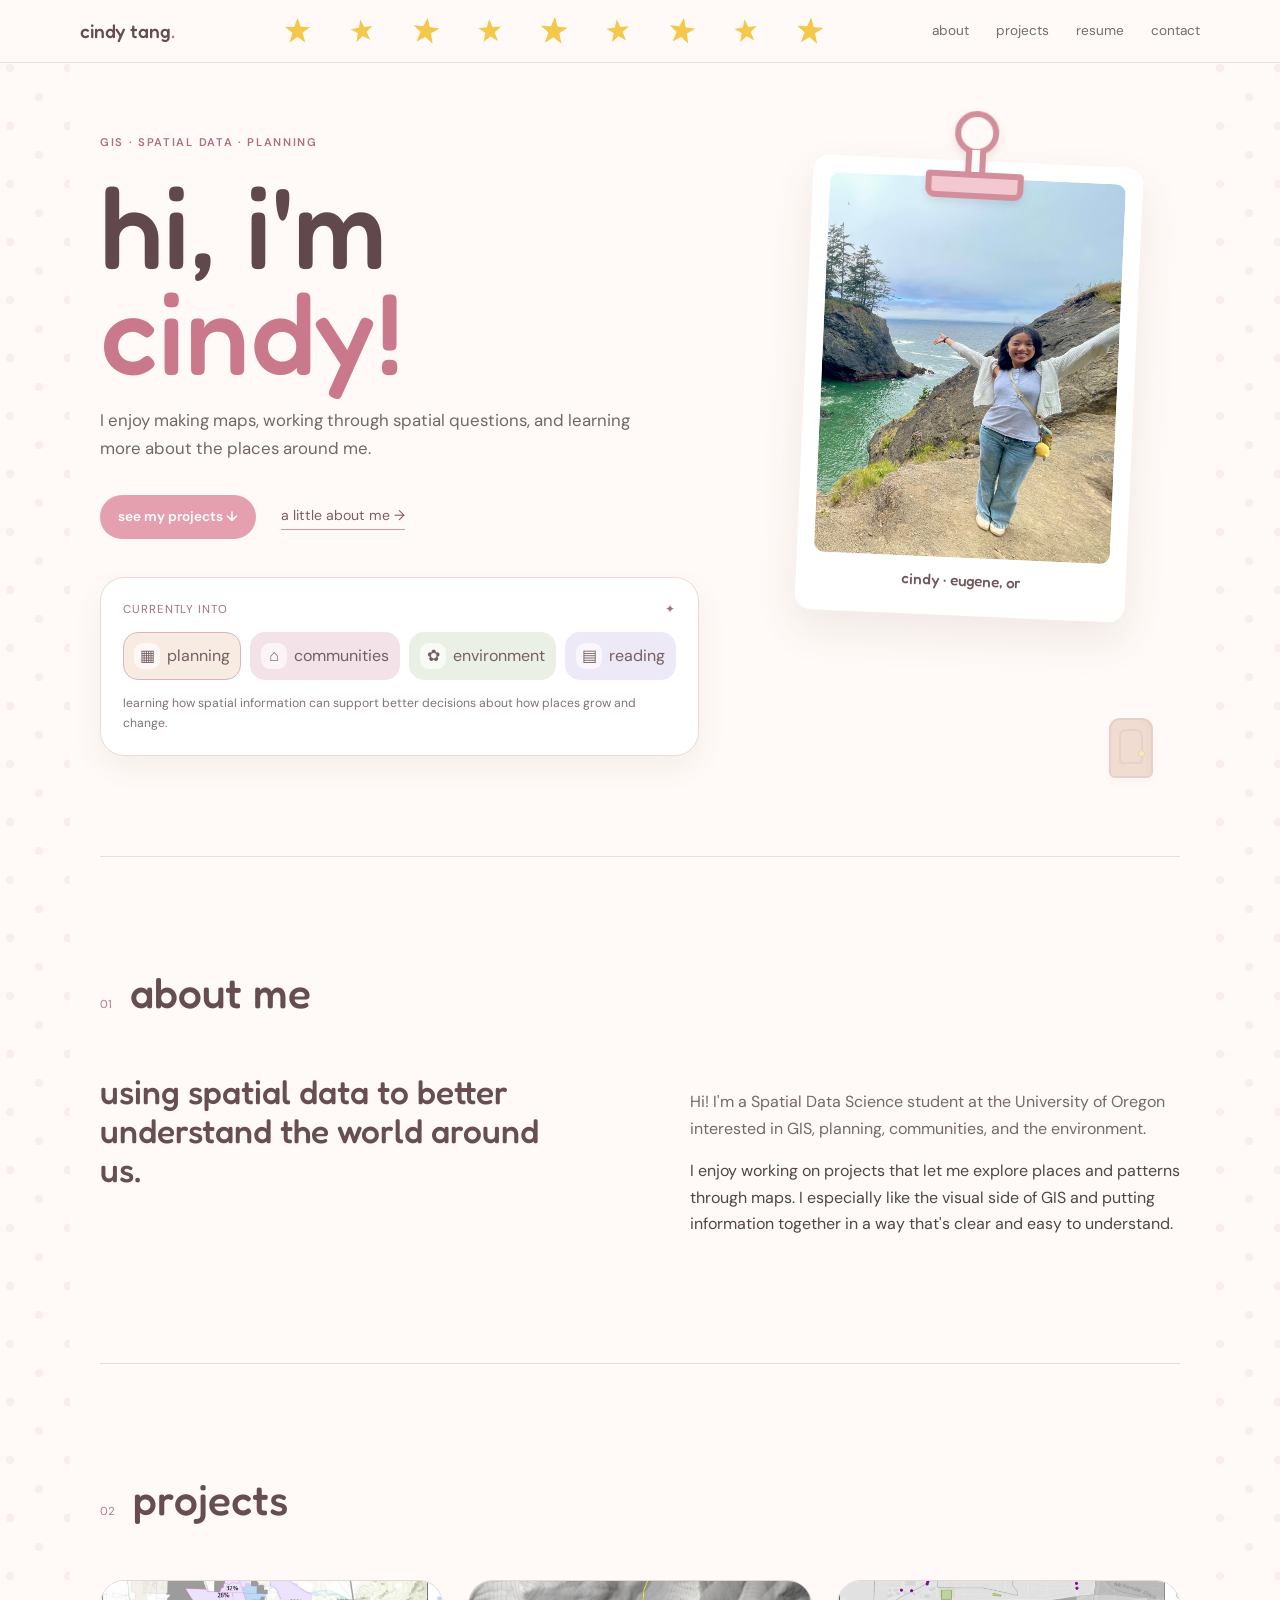
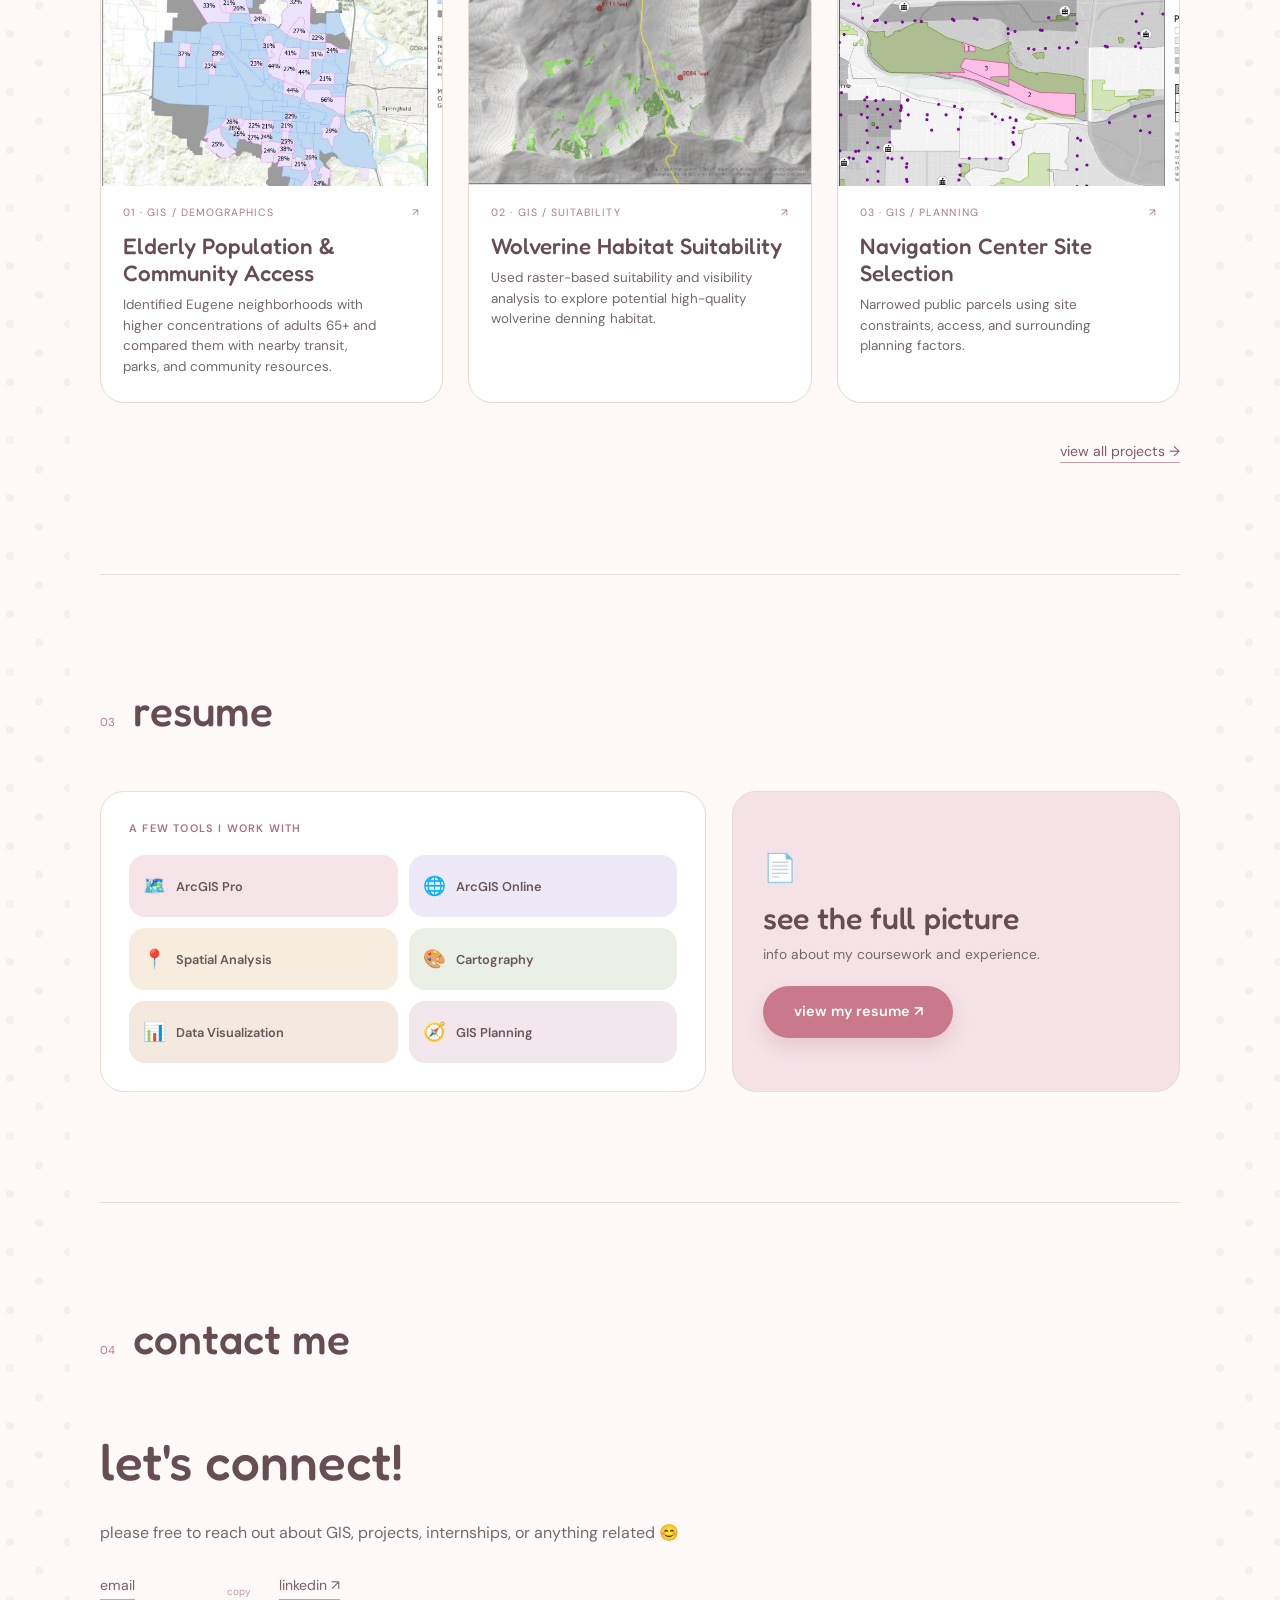
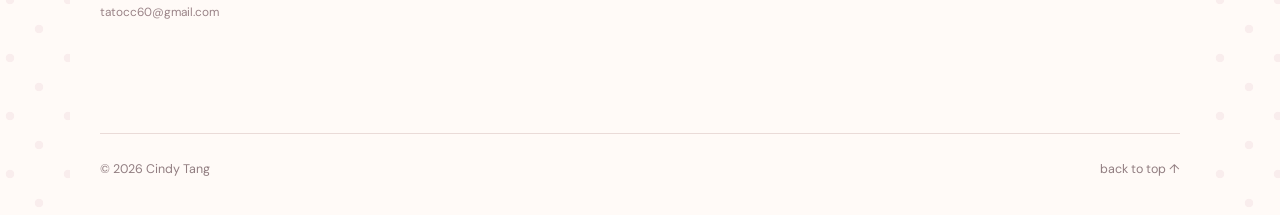
==== index.html @ da64eb6f "Text edits" ====
<!DOCTYPE html>
<html lang="en">
<head>
<meta charset="UTF-8"><meta name="viewport" content="width=device-width, initial-scale=1.0">
<title>Cindy Tang | Portfolio</title>
<link rel="icon" href="data:image/svg+xml,<svg xmlns=%22http://www.w3.org/2000/svg%22 viewBox=%220 0 100 100%22><text y=%22.9em%22 font-size=%2290%22>🌸</text></svg>">
<link rel="preconnect" href="https://fonts.googleapis.com"><link rel="preconnect" href="https://fonts.gstatic.com" crossorigin>
<link href="https://fonts.googleapis.com/css2?family=DM+Sans:wght@400;500;600&family=Fredoka:wght@500;600&display=swap" rel="stylesheet">
<link rel="stylesheet" href="style.css">
</head>
<body class="page-fade">
<div class="side-dots side-dots-left" aria-hidden="true"></div>
<div class="side-dots side-dots-right" aria-hidden="true"></div>
<div class="page-shell">
<header class="header">
  <a href="index.html" class="logo">cindy tang<span>.</span></a>

  <button class="star-toggle" type="button" aria-pressed="false" title="✨">
    <span class="star-row" aria-hidden="true">
      <i></i><i></i><i></i><i></i><i></i><i></i><i></i><i></i><i></i>
    </span>
  </button>

  <button class="menu-button" aria-label="Open menu">menu</button>

  <nav>
    <a href="#about">about</a><a href="#projects">projects</a><a href="#resume">resume</a><a href="#contact">contact</a>
  </nav>
</header>

<main>
<section class="hero">
  <div class="hero-copy">
    <p class="eyebrow">GIS · SPATIAL DATA · PLANNING</p>
    <h1>hi, i'm <em>cindy!</em></h1>
    <p class="hero-text">I enjoy making maps, working through spatial questions, and learning more about the places around me.</p>
    <div class="hero-actions"><a href="#projects" class="pill">see my projects ↓︎</a><a href="#about" class="under-link">a little about me →︎</a></div>

    <div class="interest-box">
      <div class="interest-title"><span>currently into</span><span>✦</span></div>
      <div class="interest-bars">
        <button class="interest active" data-interest="planning">
          <span class="interest-icon plan-icon">▦</span><span>planning</span>
        </button>

        <button class="interest" data-interest="communities">
          <span class="interest-icon people-icon">⌂</span><span>communities</span>
        </button>

        <button class="interest" data-interest="environment">
          <span class="interest-icon leaf-icon">✿</span><span>environment</span>
        </button>

        <button class="interest reading-tab" data-interest="reading">
          <span class="interest-icon book-icon">▤</span><span>reading</span>
        </button>
      </div>

      <div class="interest-note" id="interest-note">
        learning how spatial information can support better decisions about how places grow and change.
      </div>

      <div class="reading-card" id="reading-card" hidden>
        <div class="book-cover">
          <img src="images/current-book.jpg" alt="Cover of the book Cindy is currently reading"
               onerror="this.style.display='none'; this.parentElement.classList.add('empty-cover');">
          <span>book cover</span>
        </div>
        <div class="reading-copy">
          <span class="tiny-label">currently reading</span>
          <h3>Breasts and Eggs</h3>
          <p>Mieko Kawakami</p>
        </div>
      </div>
    </div>
  </div>

  <div class="portrait-area">
    <div class="polaroid-wrap">
      <span class="clip-icon" aria-hidden="true">
        <i class="clip-loop"></i>
        <i class="clip-neck"></i>
        <i class="clip-bar"></i>
      </span>
      <div class="polaroid">
        <div class="photo-placeholder">
          <img src="images/profile.jpg" alt="Cindy Tang"
               onerror="this.style.display='none'; this.parentElement.classList.add('empty-photo');">
          <span>add your photo here</span>
        </div>
        <p>cindy · eugene, or</p>
      </div>
    </div>

    <div class="secret-door-row">
      <span class="door-squeak" id="door-squeak" aria-hidden="true"></span>
      <a class="secret-door" href="butters-domain.html" aria-label="Open a secret door">
        <span class="door-panel" aria-hidden="true">
          <i class="door-detail"></i>
          <i class="door-knob"></i>
        </span>
      </a>
    </div>
  </div>
</section>

<section class="section" id="about">
  <div class="section-heading"><span>01</span><h2>about me</h2></div>
  <div class="two-column">
    <h3>using spatial data to better understand the world around us.</h3>
    <div><p>Hi! I'm a Spatial Data Science student at the University of Oregon interested in GIS, planning, communities, and the environment.<p>
    </p> I enjoy working on projects that let me explore places and patterns through maps. I especially like the visual side of GIS and putting information together in a way that's clear and easy to understand.</p></div>
  </div>
</section>

<section class="section" id="projects">
  <div class="section-heading"><span>02</span><h2>projects</h2></div>
  <div class="project-grid">
    <a class="project-card" href="project-elderly-population.html">
      <div class="project-preview project-image-preview">
        <img src="images/elderly-population-preview.jpg" alt="Preview of elderly population concentration map">
      </div>
      <div class="project-meta"><span>01 · GIS / DEMOGRAPHICS</span><span>↗︎</span></div>
      <h3>Elderly Population &amp; Community Access</h3>
      <p class="project-description">Identified Eugene neighborhoods with higher concentrations of adults 65+ and compared them with nearby transit, parks, and community resources.</p>
    </a>

    <a class="project-card" href="project-wolverine.html">
      <div class="project-preview project-image-preview">
        <img src="images/wolverine-habitat-preview.jpg" alt="Preview of wolverine habitat suitability map">
      </div>
      <div class="project-meta"><span>02 · GIS / SUITABILITY</span><span>↗︎</span></div>
      <h3>Wolverine Habitat Suitability</h3>
      <p class="project-description">Used raster-based suitability and visibility analysis to explore potential high-quality wolverine denning habitat.</p>
    </a>

    <a class="project-card" href="project-navigation-center.html">
      <div class="project-preview project-image-preview">
        <img src="images/navigation-center-preview.jpg" alt="Preview of navigation center site selection map">
      </div>
      <div class="project-meta"><span>03 · GIS / PLANNING</span><span>↗︎</span></div>
      <h3>Navigation Center Site Selection</h3>
      <p class="project-description">Narrowed public parcels using site constraints, access, and surrounding planning factors.</p>
    </a>
  </div>
  <div class="center-link"><a href="projects.html">view all projects →︎</a></div>
</section>

<section class="section" id="resume">
  <div class="section-heading"><span>03</span><h2>resume</h2></div>

  <div class="resume-layout">
    <div class="resume-copy">
      <p class="resume-kicker">a few tools i work with</p>

      <div class="skill-grid">
        <div class="skill-chip"><span>🗺️</span><b>ArcGIS Pro</b></div>
        <div class="skill-chip"><span>🌐</span><b>ArcGIS Online</b></div>
        <div class="skill-chip"><span>📍</span><b>Spatial Analysis</b></div>
        <div class="skill-chip"><span>🎨</span><b>Cartography</b></div>
        <div class="skill-chip"><span>📊</span><b>Data Visualization</b></div>
        <div class="skill-chip"><span>🧭</span><b>GIS Planning</b></div>
      </div>
    </div>

    <div class="resume-cta">
      <span class="resume-cta-icon">📄</span>
      <h3>see the full picture</h3>
      <p>info about my coursework and experience.</p>
      <a href="resume.pdf" target="_blank" class="resume-button">view my resume ↗︎</a>
    </div>
  </div>
</section>

<section class="section contact" id="contact">
  <div class="section-heading"><span>04</span><h2>contact me</h2></div>
  <div class="contact-inner">
    <h3>let's connect!</h3>
    <p>please free to reach out about GIS, projects, internships, or anything related 😊</p>
    <div class="contact-links">
      <button class="email-copy" type="button" data-email="tatocc60@gmail.com" aria-label="Copy email address">
        <span>email</span>
        <small>tatocc60@gmail.com</small>
        <em class="copy-status" aria-live="polite">copy</em>
      </button>
      <a href="https://www.linkedin.com/in/cindy-tang-23a510293/" target="_blank">linkedin ↗︎</a>
    </div>
  </div>
</section>
</main>
<footer><span>© 2026 Cindy Tang</span><a href="#">back to top ↑︎</a></footer>
<script src="script.js"></script>
</div>
</body>
</html>
---- style.css ----
/* Cindy's portfolio — cleaned stylesheet */

:root {
  --bg: #fffaf7;
  --text: #514548;
  --muted: #78696c;
  --brown: #654d52;
  --pink: #c9798b;
  --pink-soft: #f4e2e7;
  --pink-pale: #efd6dc;
  --cream: #f7eee7;
  --sage: #eaf0e5;
  --lavender: #eee9f6;
  --line: #eadbd8;
}

* { box-sizing: border-box; }

html { scroll-behavior: smooth; }

body {
  margin: 0;
  background: var(--bg);
  color: var(--text);
  font-family: "DM Sans", sans-serif;
  line-height: 1.65;
}

a { color: inherit; text-decoration: none; }
button { font: inherit; }

.page-shell { position: relative; min-height: 100vh; z-index: 1; }

main,
footer {
  width: min(1080px, calc(100% - 120px));
  margin-inline: auto;
}

/* Pale, sparse polka-dot gutters */
.side-dots {
  position: absolute;
  top: 0;
  bottom: 0;
  min-height: 100%;
  width: max(52px, calc((100vw - 1120px) / 2 - 10px));
  pointer-events: none;
  opacity: .34;
  background-image:
    radial-gradient(circle, var(--pink-pale) 0 4px, transparent 4.6px),
    radial-gradient(circle, var(--pink-pale) 0 4px, transparent 4.6px);
  background-size: 58px 58px;
  background-position: 10px 10px, 39px 39px;
}
.side-dots-left { left: 0; }
.side-dots-right { right: 0; }

/* Sticky header */
.header {
  position: sticky;
  top: 0;
  z-index: 200;
  width: 100%;
  min-height: 62px;
  padding: 10px max(24px, calc((100vw - 1120px) / 2));
  display: grid;
  grid-template-columns: auto minmax(220px, 1fr) auto;
  align-items: center;
  gap: 28px;
  background: rgba(255, 250, 247, .94);
  backdrop-filter: blur(12px);
  -webkit-backdrop-filter: blur(12px);
  border-bottom: 1px solid rgba(234, 219, 216, .9);
}

.logo {
  justify-self: start;
  font: 500 1.2rem "Fredoka", sans-serif;
  color: var(--brown);
}
.logo span { color: var(--pink); }

.header nav {
  justify-self: end;
  display: flex;
  gap: 27px;
  white-space: nowrap;
}
.header nav a { font-size: .85rem; color: #796a6d; }
.header nav a:hover { color: #b46f7c; }

.menu-button {
  display: none;
  border: 0;
  background: transparent;
  color: #765f64;
  cursor: pointer;
}

/* Hidden star feature */
.star-toggle {
  position: relative;
  justify-self: center;
  width: min(540px, 100%);
  height: 42px;
  padding: 0;
  border: 0;
  background: transparent;
  cursor: pointer;
  z-index: 501;
}

.star-row {
  width: 100%;
  height: 100%;
  display: flex;
  align-items: center;
  justify-content: space-between;
  gap: 18px;
  pointer-events: none;
}

.star-row i {
  display: block;
  width: 28px;
  height: 28px;
  background: #f4c84b;
  clip-path: polygon(50% 3%, 61% 35%, 95% 36%, 68% 56%, 78% 91%, 50% 71%, 22% 91%, 32% 56%, 5% 36%, 39% 35%);
  border-radius: 35%;
  filter: drop-shadow(0 1px 0 rgba(169,126,23,.14));
}
.star-row i:nth-child(2) { transform: rotate(-8deg) scale(.88); }
.star-row i:nth-child(3) { transform: rotate(7deg) scale(1.04); }
.star-row i:nth-child(4) { transform: rotate(-4deg) scale(.92); }
.star-row i:nth-child(5) { transform: rotate(4deg) scale(1.08); }
.star-row i:nth-child(6) { transform: rotate(-6deg) scale(.9); }
.star-row i:nth-child(7) { transform: rotate(8deg) scale(1.02); }
.star-row i:nth-child(8) { transform: rotate(-7deg) scale(.9); }
.star-row i:nth-child(9) { transform: rotate(5deg) scale(1.05); }

.page-dimmer {
  position: fixed;
  inset: 0;
  z-index: 500;
  background: rgba(40,30,39,.44);
  opacity: 0;
  pointer-events: none;
  transition: opacity .35s ease;
}
body.stars-on .page-dimmer { opacity: 1; }
body.stars-on .star-row i {
  background: #ffd75a;
  filter: drop-shadow(0 0 8px rgba(255,215,90,.95))
          drop-shadow(0 0 16px rgba(255,215,90,.45));
}

/* Shared typography */
.eyebrow {
  margin: 0;
  color: #ae707b;
  font-size: .7rem;
  font-weight: 600;
  letter-spacing: .15em;
}

.pill {
  display: inline-block;
  padding: 11px 18px;
  border-radius: 999px;
  background: #e5a0b0;
  color: white;
  font-size: .85rem;
  font-weight: 600;
  transition: transform .2s ease;
}
.pill:hover { transform: translateY(-2px); }

.under-link,
.center-link a,
.back-link,
.contact-links > a {
  color: #805c63;
  font-size: .88rem;
  border-bottom: 1px solid #cf9ca5;
  padding-bottom: 2px;
}

/* Hero */
.hero {
  min-height: 760px;
  display: grid;
  grid-template-columns: 1fr .85fr;
  align-items: center;
  gap: 90px;
  padding: 70px 0 100px;
}

.hero h1,
.page-header h1 {
  margin: 22px 0;
  font: 500 clamp(4.2rem, 9vw, 7.7rem)/.92 "Fredoka", sans-serif;
  color: #60484d;
}
.hero h1 em { color: var(--pink); font-style: normal; }

.hero-text {
  max-width: 530px;
  font-size: 1.05rem;
  color: #746568;
}

.hero-actions {
  display: flex;
  align-items: center;
  gap: 25px;
  margin-top: 32px;
}

/* Current interests */
.interest-box {
  margin-top: 38px;
  padding: 22px;
  border: 1px solid var(--line);
  border-radius: 24px;
  background: #fff;
  box-shadow: 0 12px 30px rgba(110,81,87,.07);
}

.interest-title {
  display: flex;
  justify-content: space-between;
  margin-bottom: 13px;
  color: #9c747c;
  font-size: .72rem;
  letter-spacing: .08em;
  text-transform: uppercase;
}

.interest-bars {
  display: grid;
  grid-template-columns: repeat(4, 1fr);
  gap: 9px;
}

.interest {
  min-height: 48px;
  padding: 8px 10px;
  border: 1px solid transparent;
  border-radius: 15px;
  display: flex;
  align-items: center;
  gap: 7px;
  color: #755f64;
  cursor: pointer;
}
.interest:nth-child(1) { background: #f8ece2; }
.interest:nth-child(2) { background: #f3e2e7; }
.interest:nth-child(3) { background: var(--sage); }
.interest:nth-child(4) { background: var(--lavender); }
.interest.active { border-color: #d8b7bc; }

.interest-icon {
  width: 26px;
  height: 26px;
  border-radius: 9px;
  display: grid;
  place-items: center;
  background: rgba(255,255,255,.65);
}

.interest-note {
  min-height: 38px;
  margin-top: 13px;
  color: #837275;
  font-size: .76rem;
  transition: opacity .12s ease;
}

.reading-card {
  margin-top: 14px;
  padding: 14px;
  display: grid;
  grid-template-columns: 74px 1fr;
  gap: 15px;
  align-items: center;
  border: 1px solid #e7dced;
  border-radius: 16px;
  background: #f7f1fb;
}
.reading-card[hidden] { display: none; }

.book-cover {
  width: 74px;
  aspect-ratio: 2/3;
  border-radius: 8px;
  overflow: hidden;
  display: flex;
  align-items: center;
  justify-content: center;
  background: #dccfe7;
  color: #8d789c;
  font-size: .65rem;
  box-shadow: 0 5px 12px rgba(76,57,86,.12);
}
.book-cover img { width: 100%; height: 100%; object-fit: cover; }
.book-cover.empty-cover span { display: block; }
.book-cover:not(.empty-cover) span { display: none; }

.tiny-label {
  color: #9b7ea5;
  font-size: .59rem;
  text-transform: uppercase;
  letter-spacing: .11em;
}
.reading-copy h3 {
  margin: 3px 0 4px;
  font: 500 1rem "Fredoka", sans-serif;
  color: #65506c;
}
.reading-copy p { margin: 0; color: #7d6c82; font-size: .72rem; line-height: 1.45; }

/* Polaroid */
.portrait-area {
  position: relative;
  padding-bottom: 48px;
  text-align: center;
}

.polaroid-wrap {
  position: relative;
  width: 360px;
  margin: auto;
}

.polaroid {
  width: 330px;
  margin: auto;
  padding: 17px 17px 26px;
  border-radius: 16px;
  background: white;
  box-shadow: 0 18px 42px rgba(104,77,82,.10);
  transform: rotate(2.5deg);
}

.photo-placeholder {
  height: 380px;
  border-radius: 10px;
  overflow: hidden;
  display: flex;
  align-items: center;
  justify-content: center;
  background: #f0ded8;
  color: #a78989;
  font-size: .8rem;
}
.photo-placeholder img { width: 100%; height: 100%; object-fit: cover; }
.photo-placeholder.empty-photo span { display: block; }
.photo-placeholder:not(.empty-photo) span { display: none; }

.polaroid p {
  margin: 13px 0 0;
  font: 500 .95rem "Fredoka", sans-serif;
  color: #72565c;
}

/* CSS binder clip */
.clip-icon {
  position: absolute;
  z-index: 6;
  top: -50px;
  left: 52%;
  width: 104px;
  height: 90px;
  transform: translateX(-50%) rotate(3deg);
  filter: drop-shadow(0 4px 4px rgba(103,72,77,.14));
}
.clip-icon i { position: absolute; display: block; }
.clip-loop {
  left: 30px;
  top: 0;
  width: 44px;
  height: 44px;
  border: 6px solid #d28f9b;
  border-radius: 50%;
  background: var(--bg);
}
.clip-neck {
  left: 42px;
  top: 39px;
  width: 20px;
  height: 25px;
  border-left: 6px solid #d28f9b;
  border-right: 6px solid #d28f9b;
  background: var(--bg);
}
.clip-bar {
  left: 3px;
  top: 61px;
  width: 98px;
  height: 27px;
  border: 6px solid #d28f9b;
  border-radius: 4px 4px 9px 9px;
  background: #f2c9d1;
}

/* Secret door easter egg */
.portrait-area {
  position: relative;
  padding-bottom: 78px;
  text-align: center;
}

.secret-door-row {
  position: absolute;
  right: -2px;
  bottom: 0;
  width: 132px;
  height: 72px;
}

.secret-door {
  position: absolute;
  right: 0;
  bottom: 0;
  width: 44px;
  height: 60px;
  display: block;
  opacity: .36;
  transition: opacity .2s ease, transform .2s ease;
}

.secret-door:hover,
.secret-door:focus-visible {
  opacity: .95;
  transform: translateY(-2px);
  outline: none;
}

.door-panel {
  position: absolute;
  inset: 0;
  border: 2px solid #b98679;
  border-radius: 11px 11px 6px 6px;
  background: #d8aa91;
  box-shadow:
    inset -5px 0 0 rgba(116,76,66,.08),
    0 5px 10px rgba(91,66,65,.08);
}

.door-detail {
  position: absolute;
  left: 8px;
  top: 9px;
  width: 24px;
  height: 35px;
  border: 2px solid rgba(127,82,73,.32);
  border-radius: 7px 7px 4px 4px;
}

.door-knob {
  position: absolute;
  right: 7px;
  top: 31px;
  width: 5px;
  height: 5px;
  border-radius: 50%;
  background: #f1c75b;
  box-shadow: 0 0 0 1px #b8963f;
}

.door-squeak {
  position: absolute;
  right: 52px;
  bottom: 25px;
  min-width: 78px;
  color: #ad858b;
  font: 500 .68rem "Fredoka", sans-serif;
  opacity: 0;
  transform: translateY(4px);
  transition: opacity .25s ease, transform .25s ease;
  text-align: right;
  pointer-events: none;
}

.door-squeak.show {
  opacity: .72;
  transform: translateY(0);
}

/* Main sections */
.section {
  padding: 110px 0;
  border-top: 1px solid var(--line);
}
section[id] { scroll-margin-top: 90px; }

.section-heading {
  display: flex;
  align-items: baseline;
  gap: 18px;
  margin-bottom: 55px;
}
.section-heading span { color: #b87984; font-size: .72rem; }
.section-heading h2 {
  margin: 0;
  font: 500 2.65rem "Fredoka", sans-serif;
  color: var(--brown);
}

.two-column {
  display: grid;
  grid-template-columns: 1fr 1fr;
  gap: 100px;
}
.two-column h3,
.contact-inner h3 {
  margin: 0;
  font-family: "Fredoka", sans-serif;
  font-weight: 500;
  color: #674e53;
}
.two-column h3 { max-width: 450px; font-size: 2.1rem; line-height: 1.15; }
.two-column p { max-width: 520px; color: #76676a; }

/* Projects */
.project-grid,
.all-projects {
  display: grid;
  grid-template-columns: repeat(3, 1fr);
  gap: 25px;
}
.all-projects { padding: 70px 0 110px; }

.project-card {
  display: flex;
  flex-direction: column;
  overflow: hidden;
  border: 1px solid #e5d9d5;
  border-radius: 24px;
  background: white;
  transition: transform .25s ease, box-shadow .25s ease;
}
.project-card:hover {
  transform: translateY(-6px);
  box-shadow: 0 18px 40px rgba(92,69,72,.09);
}

.project-preview {
  position: relative;
  min-height: 205px;
  overflow: hidden;
  border-radius: 18px 18px 0 0;
}
.preview-one { background: #ead6cd; }
.preview-two { background: #e4ddd0; }
.preview-three { background: #f1e0dc; }
.preview-four { background: #e8e0d8; }

.fake-map {
  position: absolute;
  inset: 45px 25px 20px;
  border: 1px solid rgba(117,91,91,.18);
  background: repeating-linear-gradient(25deg, transparent 0 25px, rgba(125,100,96,.13) 26px 28px);
  transform: rotate(-3deg);
}
.fake-map i {
  position: absolute;
  width: 35px;
  height: 25px;
  border: 3px solid #b87782;
  border-radius: 50%;
}
.fake-map i:nth-child(1) { left: 15%; top: 25%; }
.fake-map i:nth-child(2) { left: 48%; top: 50%; }
.fake-map i:nth-child(3) { right: 10%; top: 20%; }
.fake-map i:nth-child(4) { left: 25%; bottom: 10%; }
.fake-map i:nth-child(5) { right: 25%; bottom: 15%; }

.dots {
  position: absolute;
  inset: 55px;
  display: grid;
  grid-template-columns: repeat(3,1fr);
  gap: 18px;
  place-items: center;
}
.dots b {
  width: 22px;
  height: 22px;
  border: 5px solid #9f6c75;
  border-radius: 50%;
  background: var(--bg);
}

.project-meta {
  display: flex;
  justify-content: space-between;
  padding: 18px 22px 0;
  color: #b17882;
  font-size: .66rem;
  letter-spacing: .1em;
}
.project-card h3 {
  padding: 0 22px;
  margin: 10px 0 9px;
  font: 500 1.4rem "Fredoka", sans-serif;
  color: var(--brown);
}
.project-card > p,
.project-description {
  flex-grow: 1;
  max-width: 34ch;
  margin: 0;
  padding: 0 22px 24px;
  color: #75686a;
  font-size: .84rem;
  line-height: 1.55;
}
.center-link { margin-top: 35px; text-align: right; }

/* Resume */
.resume-layout {
  display: grid;
  grid-template-columns: 1.15fr .85fr;
  gap: 26px;
}
.resume-copy,
.resume-cta {
  border: 1px solid var(--line);
  border-radius: 24px;
}
.resume-copy { padding: 28px; background: white; }

.resume-kicker {
  margin: 0 0 17px;
  color: #ad727d;
  font-size: .68rem;
  font-weight: 600;
  letter-spacing: .11em;
  text-transform: uppercase;
}

.skill-grid {
  display: grid;
  grid-template-columns: repeat(2,1fr);
  gap: 11px;
}
.skill-chip {
  min-height: 62px;
  padding: 12px 14px;
  border-radius: 16px;
  display: flex;
  align-items: center;
  gap: 10px;
  color: #68575a;
}
.skill-chip:nth-child(1) { background: #f5e4e8; }
.skill-chip:nth-child(2) { background: var(--lavender); }
.skill-chip:nth-child(3) { background: #f6eddf; }
.skill-chip:nth-child(4) { background: var(--sage); }
.skill-chip:nth-child(5) { background: #f3e9df; }
.skill-chip:nth-child(6) { background: #f1e7ed; }
.skill-chip span { font-size: 1.15rem; }
.skill-chip b { font-size: .8rem; font-weight: 600; }

.resume-cta {
  padding: 30px;
  background: var(--pink-soft);
  display: flex;
  flex-direction: column;
  justify-content: center;
  align-items: flex-start;
}
.resume-cta-icon { margin-bottom: 8px; font-size: 1.7rem; }
.resume-cta h3 {
  margin: 0 0 7px;
  font: 500 1.9rem "Fredoka", sans-serif;
  color: var(--brown);
}
.resume-cta p { margin: 0 0 20px; color: #76686a; font-size: .86rem; }

.resume-button {
  min-width: 190px;
  padding: 14px 22px;
  border-radius: 999px;
  display: inline-flex;
  justify-content: center;
  background: var(--pink);
  color: white;
  font-size: .9rem;
  font-weight: 600;
  box-shadow: 0 9px 18px rgba(180,104,122,.2);
  transition: transform .2s ease, box-shadow .2s ease;
}
.resume-button:hover {
  transform: translateY(-2px);
  box-shadow: 0 12px 22px rgba(180,104,122,.28);
}

/* Contact */
.contact-inner { max-width: 620px; }
.contact-inner h3 { font-size: 3.2rem; }
.contact-inner p { color: #77686a; }

.contact-links {
  display: flex;
  align-items: flex-start;
  gap: 28px;
  margin-top: 28px;
}

.email-copy {
  appearance: none;
  margin: 0;
  padding: 0;
  border: 0;
  display: grid;
  grid-template-columns: auto auto;
  column-gap: 8px;
  align-items: end;
  background: transparent;
  color: #805c63;
  text-align: left;
  cursor: pointer;
}
.email-copy > span {
  width: max-content;
  padding-bottom: 2px;
  border-bottom: 1px solid #d2a0a7;
  font-size: .88rem;
}
.email-copy small {
  grid-column: 1;
  margin-top: 3px;
  color: #9a8387;
  font-size: .74rem;
}
.email-copy em {
  grid-column: 2;
  grid-row: 1;
  color: #b17b84;
  font-size: .62rem;
  font-style: normal;
  opacity: .75;
}
.email-copy.copied em { color: #7c9271; opacity: 1; }

/* Secondary project pages */
.page-header {
  padding: 100px 0 70px;
  border-bottom: 1px solid var(--line);
}
.page-header h1 { font-size: clamp(3.8rem, 8vw, 6.8rem); }
.page-header h1 span { color: var(--pink); }
.page-header > p:last-child {
  max-width: 600px;
  color: #76676a;
}

.project-detail-grid {
  display: grid;
  grid-template-columns: 1fr 1fr;
  gap: 65px 100px;
  padding: 85px 0;
}
.project-detail-grid span {
  color: #ae707b;
  font-size: .68rem;
  font-weight: 600;
  letter-spacing: .12em;
}
.project-detail-grid p { max-width: 500px; color: #756669; }

.large-project-preview {
  min-height: 500px;
  overflow: hidden;
  display: flex;
  align-items: center;
  justify-content: center;
  background: #f3e5df;
  border-radius: 24px;
}
.large-project-preview img { width: 100%; display: block; }
.image-note { padding: 30px; color: #94797c; font-size: .85rem; text-align: center; }
.bottom-detail { padding-bottom: 65px; }
.back-link { display: inline-block; margin-bottom: 100px; }

footer {
  padding: 25px 0 35px;
  border-top: 1px solid var(--line);
  display: flex;
  justify-content: space-between;
  color: #917d80;
  font-size: .78rem;
}

/* Responsive */
@media (max-width: 1000px) {
  .header { grid-template-columns: auto 1fr auto; gap: 15px; }
  .star-toggle { width: min(330px,100%); }
  .star-row i:nth-child(even) { display: none; }
}

@media (max-width: 900px) {
  .side-dots { display: none; }
  main, footer { width: calc(100% - 30px); }
  .hero { grid-template-columns: 1fr; gap: 70px; padding-top: 70px; }
  .portrait-area { order: -1; margin-top: 30px; }
  .two-column, .project-detail-grid { grid-template-columns: 1fr; gap: 30px; }
  .project-grid, .all-projects { grid-template-columns: 1fr; }
  .resume-layout { grid-template-columns: 1fr; }
}

@media (max-width: 800px) {
  .header {
    padding: 14px 15px;
    display: flex;
    flex-wrap: wrap;
  }
  .star-toggle { display: none; }
  .menu-button { display: block; margin-left: auto; }
  .header nav {
    display: none;
    width: 100%;
    padding-top: 8px;
    flex-wrap: wrap;
  }
  .header nav.open { display: flex; }
}

@media (max-width: 520px) {
  .hero h1 { font-size: 3.7rem; }
  .hero-actions { flex-wrap: wrap; }
  .section { padding: 75px 0; }
  .section-heading h2 { font-size: 2.2rem; }
  .interest-bars { grid-template-columns: repeat(2,1fr); }
  .polaroid-wrap { width: 280px; }
  .polaroid { width: 270px; }
  .photo-placeholder { height: 325px; }
  .clip-icon { transform: translateX(-50%) rotate(3deg) scale(.86); }
.skill-grid { grid-template-columns: 1fr; }
  .contact-links { flex-direction: column; }
}

body { position: relative; }
.page-shell { position: relative; min-height: 100vh; }

/* Keep the main-page stars bright and glowing when night mode is on. */
body.stars-on .header {
  z-index: 600;
}

body.stars-on .header::after {
  content: "";
  position: absolute;
  inset: 0;
  z-index: 2;
  background: rgba(40,30,39,.44);
  pointer-events: none;
}

body.stars-on .header > * {
  position: relative;
  z-index: 1;
}

body.stars-on .header .star-toggle {
  z-index: 3;
}

body.stars-on .star-row i {
  background: #ffd75a;
  filter:
    drop-shadow(0 0 7px rgba(255,216,90,1))
    drop-shadow(0 0 16px rgba(255,216,90,.85))
    drop-shadow(0 0 26px rgba(255,216,90,.5));
}

/* Secret door lower, closer to the hero/about divider. */
.portrait-area {
  padding-bottom: 112px;
}

.secret-door-row {
  right: -4px !important;
  bottom: -34px !important;
}

/* Main-page night mode:
   page content is dimmed by the existing page overlay.
   Header gets the SAME amount of dimming—not darker.
   Stars sit above that dimming layer and glow. */
body.stars-on .page-dimmer {
  opacity: 1;
}

body.stars-on .header {
  z-index: 600 !important;
  background: #fffaf7 !important;
}

body.stars-on .header::before {
  content: "";
  position: absolute;
  inset: 0;
  z-index: 2;
  background: rgba(40,30,39,.44);
  pointer-events: none;
}

body.stars-on .header > .logo,
body.stars-on .header > nav,
body.stars-on .header > .menu-button {
  position: relative;
  z-index: 1;
}

body.stars-on .header > .star-toggle {
  position: relative;
  z-index: 3;
}

body.stars-on .star-row i {
  background: #ffe064 !important;
  filter:
    drop-shadow(0 0 8px rgba(255,224,100,1))
    drop-shadow(0 0 18px rgba(255,224,100,.88))
    drop-shadow(0 0 28px rgba(255,224,100,.48)) !important;
}

/* Project index/detail pages match the rounded, soft homepage styling. */
.projects-page .page-header,
.project-detail-page .page-header {
  margin-top: 54px;
  padding: 50px 54px;
  border: 1px solid var(--line);
  border-radius: 28px;
  background: #fff;
  box-shadow: 0 14px 34px rgba(100,75,80,.06);
}

.projects-page .page-header h1,
.project-detail-page .page-header h1 {
  font-family: "Fredoka", sans-serif;
  color: var(--brown);
}

.projects-page .all-projects {
  padding-top: 34px;
}

.project-detail-page .project-detail-grid {
  gap: 22px;
}

.project-detail-page .project-detail-grid > div {
  padding: 24px;
  border: 1px solid var(--line);
  border-radius: 20px;
  background: #fff;
}

.project-detail-page .large-project-preview {
  border: 1px solid var(--line);
  border-radius: 26px;
  box-shadow: 0 14px 30px rgba(101,76,82,.06);
}

@media(max-width:700px) {
  .projects-page .page-header,
  .project-detail-page .page-header {
    margin-top: 28px;
    padding: 34px 26px;
  }
}

/* Smooth page fade for the secret door transition. */
body.page-fade {
  opacity: 1;
  transition: opacity .32s ease;
}
body.page-fade.page-leaving {
  opacity: 0;
}

/* Keep the header's ORIGINAL appearance in star mode.
   The header gets the same dimming overlay as the rest of the page,
   while only the stars sit above it and glow. */
body.stars-on .header {
  z-index: 600 !important;
  background: rgba(255,250,247,.94) !important;
}

body.stars-on .header::before {
  content: "";
  position: absolute;
  inset: 0;
  z-index: 2;
  background: rgba(40,30,39,.44);
  pointer-events: none;
}

body.stars-on .header > .logo,
body.stars-on .header > nav,
body.stars-on .header > .menu-button {
  position: relative;
  z-index: 1;
}

body.stars-on .header > .star-toggle {
  position: relative;
  z-index: 3;
}

body.stars-on .star-row i {
  background: #ffe064 !important;
  filter:
    drop-shadow(0 0 9px rgba(255,224,100,1))
    drop-shadow(0 0 20px rgba(255,224,100,.9))
    drop-shadow(0 0 30px rgba(255,224,100,.55)) !important;
}

/* Door slightly lower, visually close to the hero/about divider. */
.secret-door-row {
  bottom: -50px !important;
}

/* More compact projects overview. */
.projects-page .page-header {
  margin-top: 38px;
  padding: 38px 46px;
}
.projects-page .page-header h1 {
  font-size: clamp(3rem, 6vw, 5rem);
}
.projects-page .all-projects {
  grid-template-columns: repeat(2, 1fr);
  gap: 18px;
  padding: 26px 0 70px;
}
.projects-page .project-preview {
  min-height: 145px;
}
.projects-page .project-card h3 {
  font-size: 1.2rem;
  margin: 7px 0 6px;
}
.projects-page .project-card > p {
  font-size: .78rem;
  line-height: 1.45;
  padding-bottom: 18px;
  max-width: 46ch;
}
.projects-page .project-meta {
  padding-top: 14px;
}

/* Individual project pages: same soft look, but denser. */
.project-detail-page .page-header {
  margin-top: 38px;
  padding: 40px 46px;
}
.project-detail-page .page-header h1 {
  font-size: clamp(2.8rem, 5.8vw, 4.8rem);
}
.project-detail-page .project-detail-grid {
  padding: 46px 0;
  gap: 16px;
}
.project-detail-page .project-detail-grid > div {
  padding: 20px;
}
.project-detail-page .project-detail-grid p {
  font-size: .86rem;
  line-height: 1.5;
}
.project-detail-page .large-project-preview {
  min-height: 390px;
}
.project-detail-page .bottom-detail {
  padding-bottom: 38px;
}

@media(max-width:760px) {
  .projects-page .all-projects {
    grid-template-columns: 1fr;
  }
}

html {
  background: #fffaf7;
}
body.page-fade {
  animation: page-arrive .32s ease both;
}
@keyframes page-arrive {
  from { opacity: 0; }
  to { opacity: 1; }
}
body.page-fade.page-leaving {
  animation: none;
  opacity: 0;
}

/* Text arrows stay typographic on mobile; other emoji are untouched. */
.project-meta span:last-child,
.hero-actions a,
.center-link a,
.resume-button,
.contact-links a,
.back-link,
footer a {
  font-family: "DM Sans", Arial, sans-serif;
}

/* Real project map previews */
.project-image-preview {
  background: #f5efec;
}

.project-image-preview img {
  width: 100%;
  height: 205px;
  display: block;
  object-fit: cover;
}

.project-map-full {
  background: #fff;
  padding: 12px;
  border: 1px solid var(--line);
}

.project-map-full img {
  width: 100%;
  height: auto;
  object-fit: contain;
}

.project-file-row {
  display: flex;
  justify-content: flex-end;
  margin: 18px 0 8px;
}

.project-file-link {
  min-width: 150px;
  padding: 11px 18px;
  font-size: .78rem;
}

@media (max-width: 700px) {
  .project-image-preview img {
    height: 180px;
  }

  .project-map-full {
    padding: 6px;
  }

  .project-file-row {
    justify-content: flex-start;
  }
}

/* Simple project detail pages */
.simple-project-page {
  width: min(960px, calc(100% - 120px));
  margin-inline: auto;
  padding: 64px 0 80px;
}

.simple-project-hero {
  max-width: 760px;
  margin-bottom: 32px;
}

.simple-project-hero h1 {
  margin: 14px 0 14px;
  font: 500 clamp(3.2rem, 7vw, 5.8rem)/.95 "Fredoka", sans-serif;
  color: var(--brown);
}

.simple-project-hero h1 span {
  color: var(--pink);
}

.simple-project-summary {
  max-width: 680px;
  margin: 0;
  color: var(--muted);
  font-size: 1rem;
  line-height: 1.6;
}

.simple-project-page .project-map-full {
  margin: 0 0 30px;
  border-radius: 22px;
  overflow: hidden;
}

.project-key-points {
  border-top: 1px solid var(--line);
  border-bottom: 1px solid var(--line);
}

.project-key-row,
.project-tools-line {
  display: grid;
  grid-template-columns: 120px 1fr;
  gap: 24px;
  padding: 18px 0;
  border-bottom: 1px solid var(--line);
}

.project-tools-line {
  border-bottom: 0;
}

.project-key-row > span,
.project-tools-line > span {
  color: #a4747e;
  font-size: .68rem;
  font-weight: 600;
  letter-spacing: .08em;
  text-transform: uppercase;
}

.project-key-row p,
.project-tools-line p {
  margin: 0;
  color: #6f6164;
  font-size: .9rem;
  line-height: 1.55;
}

.simple-project-actions {
  margin-top: 26px;
  display: flex;
  align-items: center;
  justify-content: space-between;
  gap: 18px;
}

@media (max-width: 700px) {
  .simple-project-page {
    width: min(100% - 34px, 960px);
    padding: 42px 0 60px;
  }

  .project-key-row,
  .project-tools-line {
    grid-template-columns: 1fr;
    gap: 6px;
  }

  .simple-project-actions {
    align-items: flex-start;
    flex-direction: column;
  }
}

/* Work-focused project detail pages */
.simple-project-hero {
  max-width: 700px;
  margin-bottom: 24px;
}

.simple-project-hero h1 {
  margin: 10px 0 10px;
  font-size: clamp(2.2rem, 4.8vw, 3.9rem);
  line-height: 1;
}

.simple-project-summary {
  max-width: 620px;
  font-size: .9rem;
  line-height: 1.5;
}

.simple-project-page .project-map-full {
  margin-bottom: 24px;
}

.project-key-row,
.project-tools-line {
  grid-template-columns: 90px 1fr;
  gap: 20px;
  padding: 15px 0;
}

.project-key-row p,
.project-tools-line p {
  font-size: .85rem;
  line-height: 1.5;
}

@media (max-width: 700px) {
  .simple-project-hero h1 {
    font-size: clamp(2rem, 10vw, 3rem);
  }

  .project-key-row,
  .project-tools-line {
    grid-template-columns: 1fr;
    gap: 4px;
  }
}
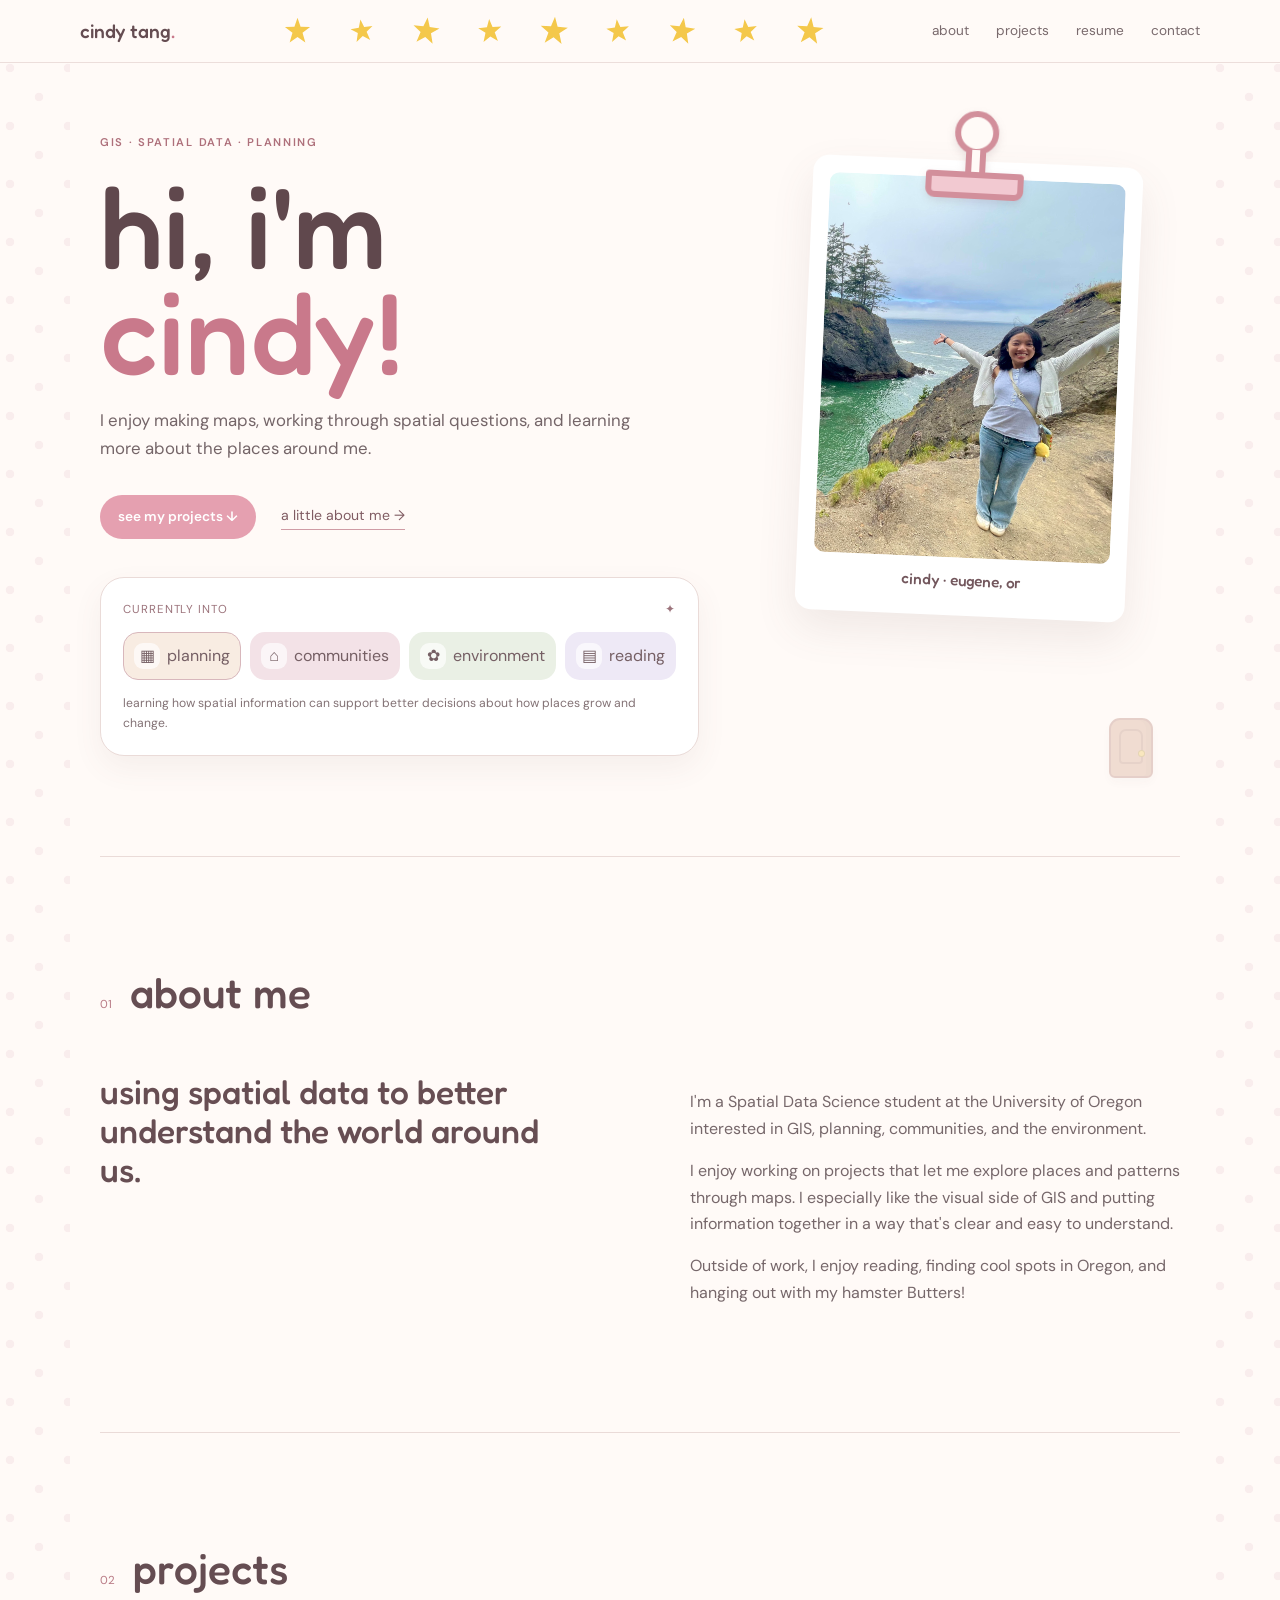
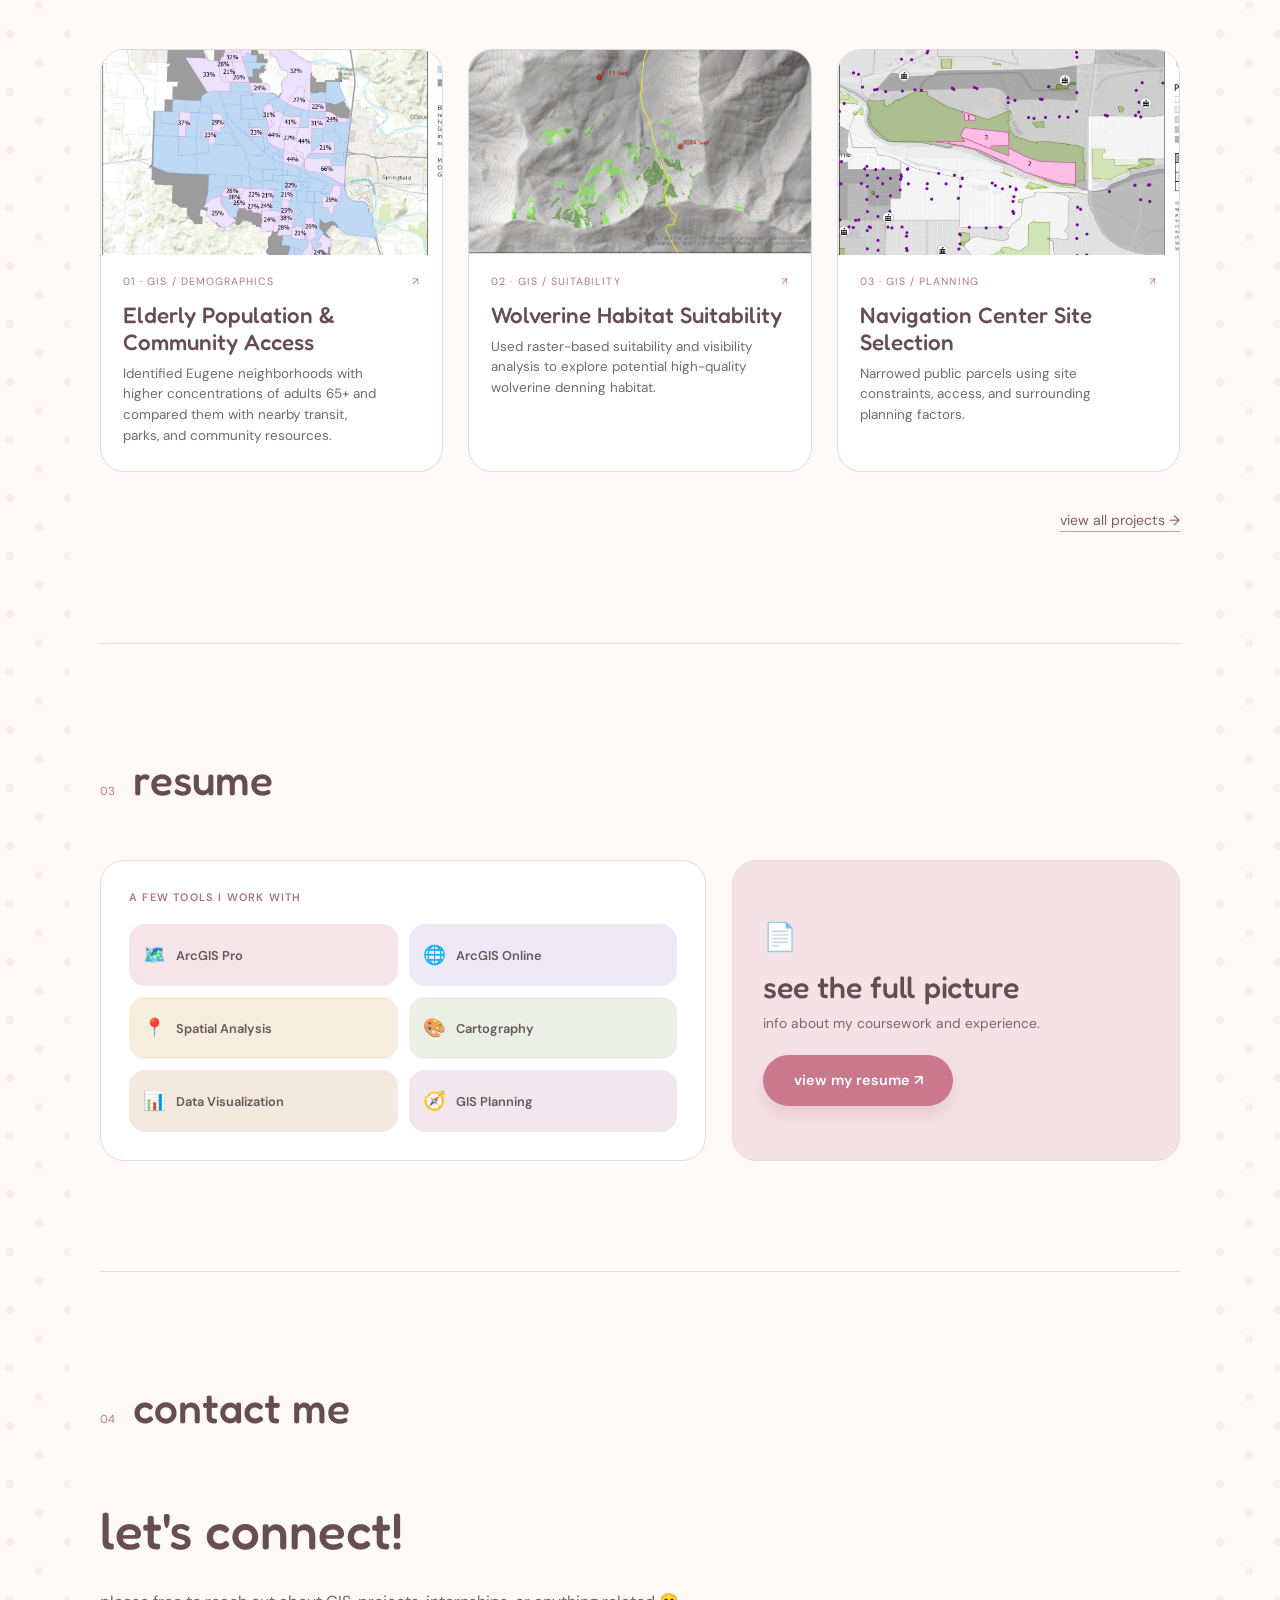
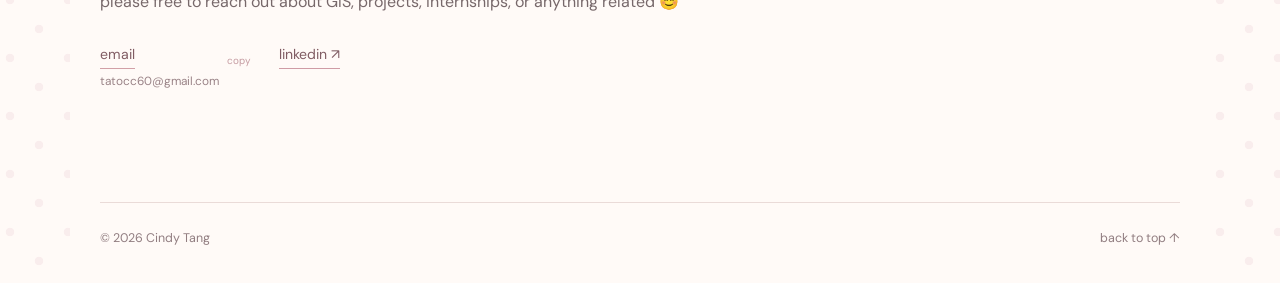
==== commit 284d95ff: "Update index.html" ====
--- a/index.html
+++ b/index.html
@@ -108,8 +108,11 @@
   <div class="section-heading"><span>01</span><h2>about me</h2></div>
   <div class="two-column">
     <h3>using spatial data to better understand the world around us.</h3>
-    <div><p>Hi! I'm a Spatial Data Science student at the University of Oregon interested in GIS, planning, communities, and the environment.<p>
-    </p> I enjoy working on projects that let me explore places and patterns through maps. I especially like the visual side of GIS and putting information together in a way that's clear and easy to understand.</p></div>
+    <div>
+      <p>I'm a Spatial Data Science student at the University of Oregon interested in GIS, planning, communities, and the environment.</p>
+      <p>I enjoy working on projects that let me explore places and patterns through maps. I especially like the visual side of GIS and putting information together in a way that's clear and easy to understand.</p>
+      <p>Outside of work, I enjoy reading, finding cool spots in Oregon, and hanging out with my hamster Butters!</p>
+    </div>
   </div>
 </section>
 
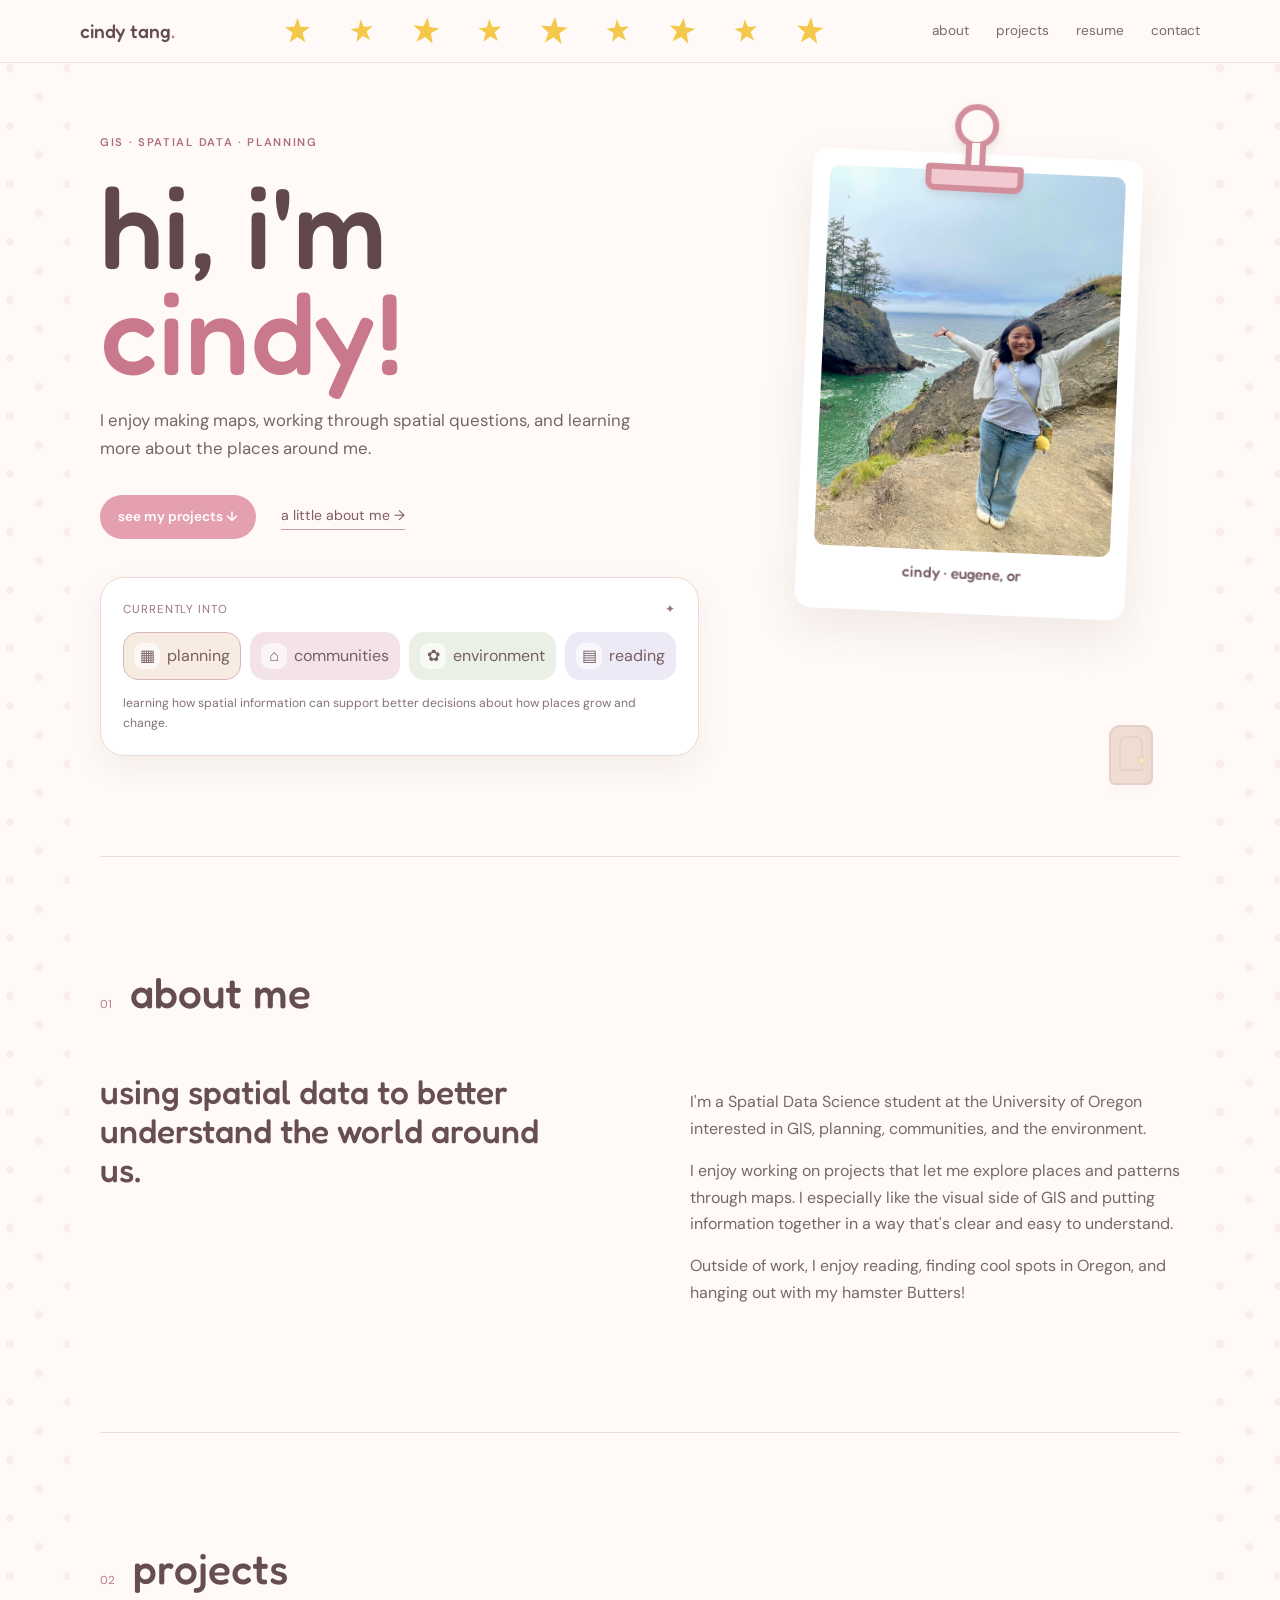
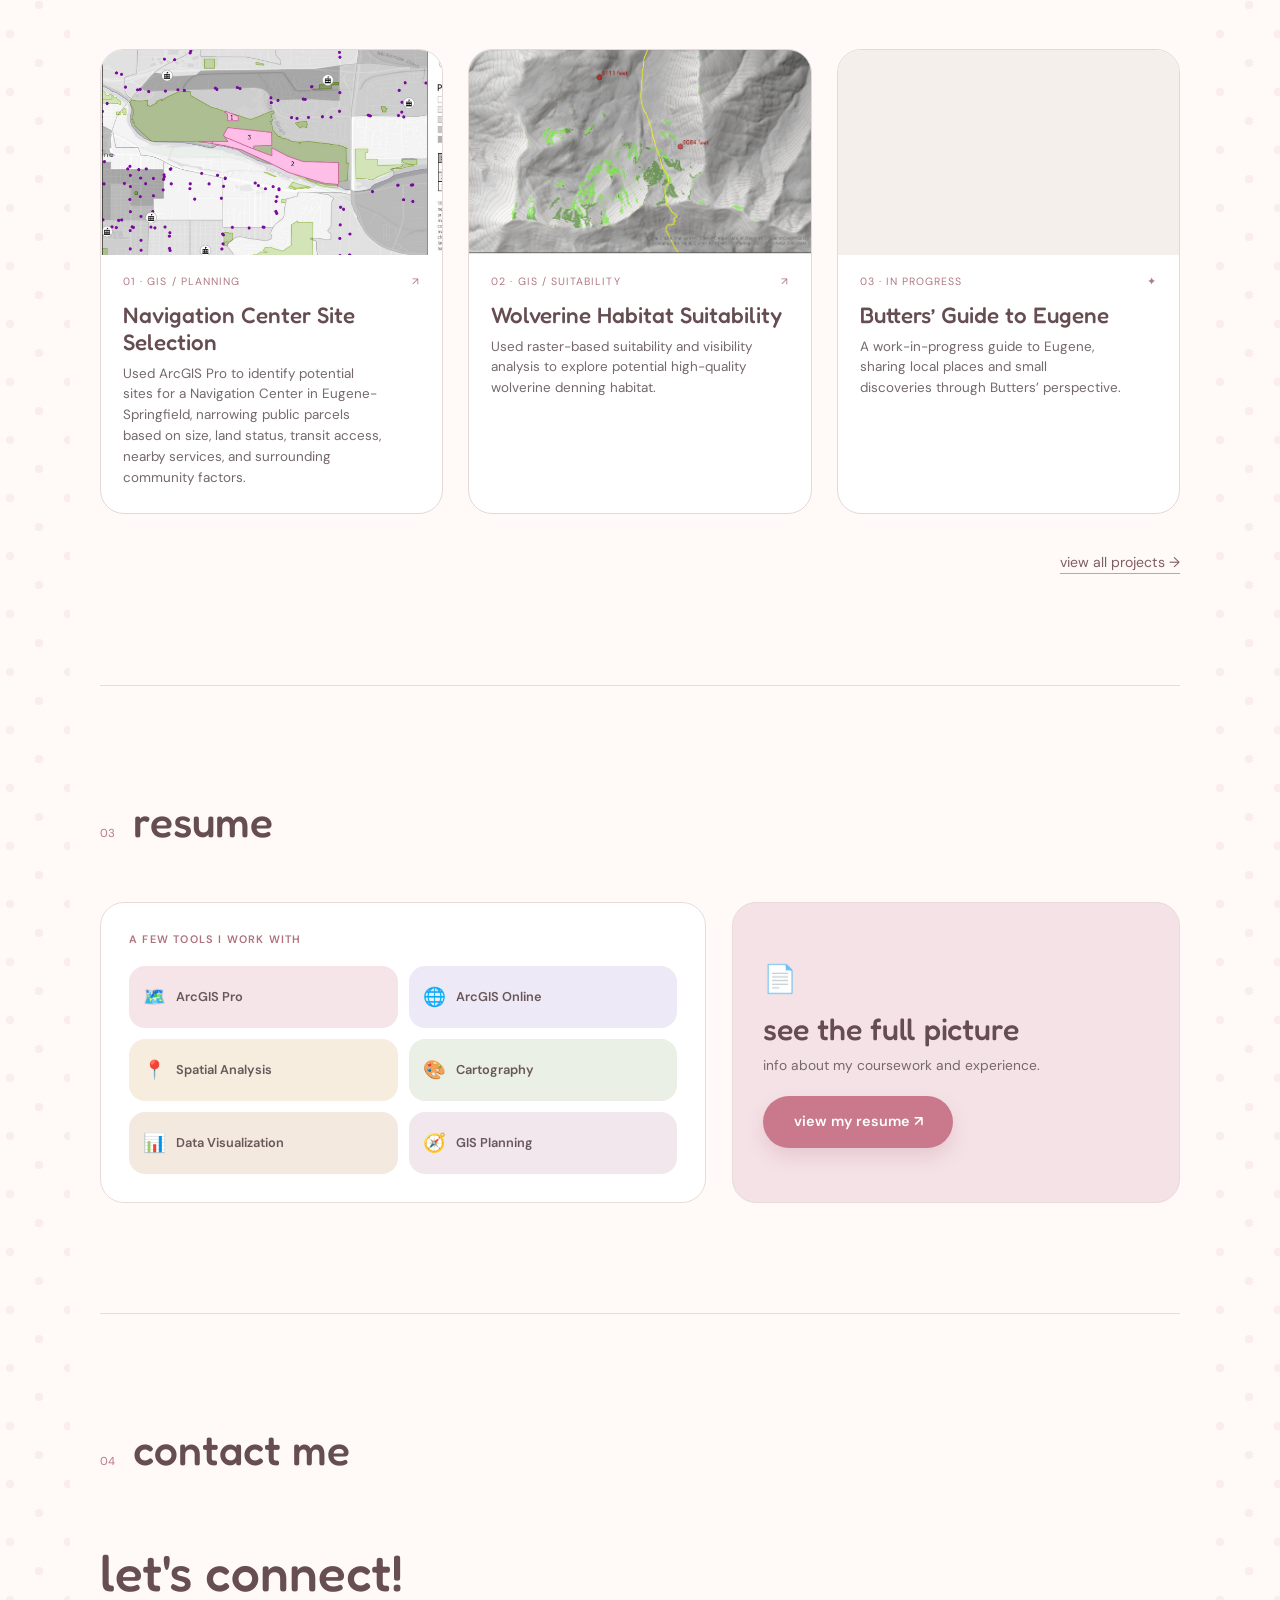
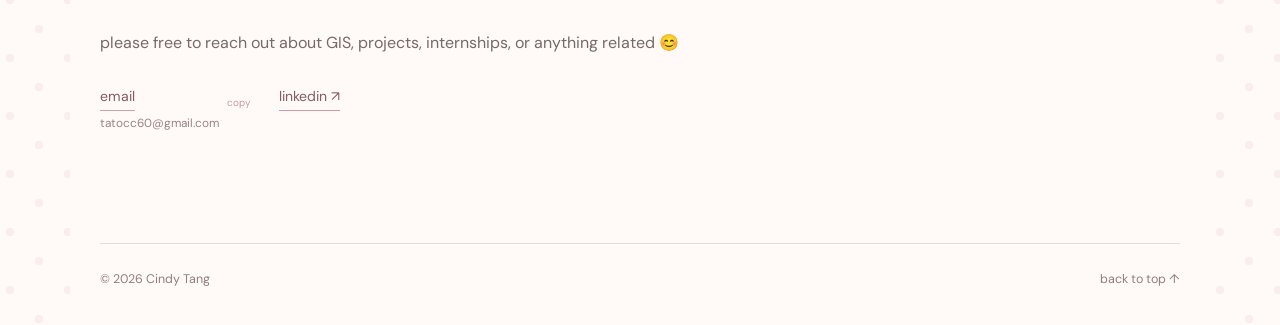
==== commit c947cbde: "Project updates" ====
--- a/index.html
+++ b/index.html
@@ -82,14 +82,27 @@
         <i class="clip-neck"></i>
         <i class="clip-bar"></i>
       </span>
-      <div class="polaroid">
-        <div class="photo-placeholder">
-          <img src="images/profile.jpg" alt="Cindy Tang"
-               onerror="this.style.display='none'; this.parentElement.classList.add('empty-photo');">
-          <span>add your photo here</span>
-        </div>
-        <p>cindy · eugene, or</p>
-      </div>
+      <button class="polaroid" id="profile-polaroid" type="button" aria-pressed="false" aria-label="Flip Cindy's portrait to see fun facts">
+        <span class="polaroid-inner">
+          <span class="polaroid-face polaroid-front">
+            <span class="photo-placeholder">
+              <img src="images/profile.jpg" alt="Cindy Tang"
+                   onerror="this.style.display='none'; this.parentElement.classList.add('empty-photo');">
+              <span>add your photo here</span>
+            </span>
+            <span class="polaroid-caption">cindy · eugene, or</span>
+          </span>
+          <span class="polaroid-face polaroid-back">
+            <span class="polaroid-back-label">fun facts</span>
+            <span class="fun-facts">
+              <span>🛼 occasional roller skater</span>
+              <span>🎭 Former theater kid</span>
+              <span>🎨 I got into graphic design before I got into maps</span>
+            </span>
+            <span class="polaroid-hint">tap to flip back</span>
+          </span>
+        </span>
+      </button>
     </div>
 
     <div class="secret-door-row">
@@ -119,13 +132,13 @@
 <section class="section" id="projects">
   <div class="section-heading"><span>02</span><h2>projects</h2></div>
   <div class="project-grid">
-    <a class="project-card" href="project-elderly-population.html">
+    <a class="project-card" href="project-navigation-center.html">
       <div class="project-preview project-image-preview">
-        <img src="images/elderly-population-preview.jpg" alt="Preview of elderly population concentration map">
-      </div>
-      <div class="project-meta"><span>01 · GIS / DEMOGRAPHICS</span><span>↗︎</span></div>
-      <h3>Elderly Population &amp; Community Access</h3>
-      <p class="project-description">Identified Eugene neighborhoods with higher concentrations of adults 65+ and compared them with nearby transit, parks, and community resources.</p>
+        <img src="images/navigation-center-preview.jpg" alt="Preview of navigation center site selection map">
+      </div>
+      <div class="project-meta"><span>01 · GIS / PLANNING</span><span>↗︎</span></div>
+      <h3>Navigation Center Site Selection</h3>
+      <p class="project-description">Used ArcGIS Pro to identify potential sites for a Navigation Center in Eugene-Springfield, narrowing public parcels based on size, land status, transit access, nearby services, and surrounding community factors.</p>
     </a>
 
     <a class="project-card" href="project-wolverine.html">
@@ -137,13 +150,15 @@
       <p class="project-description">Used raster-based suitability and visibility analysis to explore potential high-quality wolverine denning habitat.</p>
     </a>
 
-    <a class="project-card" href="project-navigation-center.html">
+    <a class="project-card" href="project-butters-guide.html" aria-label="View Butters’ Guide to Eugene">
       <div class="project-preview project-image-preview">
-        <img src="images/navigation-center-preview.jpg" alt="Preview of navigation center site selection map">
-      </div>
-      <div class="project-meta"><span>03 · GIS / PLANNING</span><span>↗︎</span></div>
-      <h3>Navigation Center Site Selection</h3>
-      <p class="project-description">Narrowed public parcels using site constraints, access, and surrounding planning factors.</p>
+        <video autoplay loop muted playsinline preload="auto" aria-label="Animated cover for Butters’ Guide to Eugene">
+          <source src="images/butters-guide-cover.mp4" type="video/mp4">
+        </video>
+      </div>
+      <div class="project-meta"><span>03 · IN PROGRESS</span><span>✦</span></div>
+      <h3>Butters’ Guide to Eugene</h3>
+      <p class="project-description">A work-in-progress guide to Eugene, sharing local places and small discoveries through Butters’ perspective.</p>
     </a>
   </div>
   <div class="center-link"><a href="projects.html">view all projects →︎</a></div>
--- a/style.css
+++ b/style.css
@@ -334,13 +334,60 @@
 
 .polaroid {
   width: 330px;
+  height: 460px;
   margin: auto;
+  padding: 0;
+  border: 0;
+  background: transparent;
+  cursor: pointer;
+  perspective: 1100px;
+  transform: rotate(2.5deg);
+}
+
+.polaroid-inner {
+  position: relative;
+  display: block;
+  width: 100%;
+  height: 100%;
+  transform-style: preserve-3d;
+  transition: transform .65s cubic-bezier(.2, .75, .25, 1);
+}
+
+.polaroid.is-flipped .polaroid-inner { transform: rotateY(180deg); }
+
+.polaroid-face {
+  position: absolute;
+  inset: 0;
+  display: flex;
+  flex-direction: column;
   padding: 17px 17px 26px;
   border-radius: 16px;
   background: white;
   box-shadow: 0 18px 42px rgba(104,77,82,.10);
-  transform: rotate(2.5deg);
-}
+  backface-visibility: hidden;
+  -webkit-backface-visibility: hidden;
+}
+
+.polaroid-back {
+  align-items: flex-start;
+  justify-content: center;
+  padding: 32px;
+  background: #f7eee7;
+  color: #72565c;
+  transform: rotateY(180deg);
+  text-align: left;
+}
+
+.polaroid-back-label {
+  margin-bottom: 18px;
+  color: #a4747e;
+  font: 500 1.65rem "Fredoka", sans-serif;
+}
+
+.fun-facts { display: grid; gap: 14px; }
+.fun-facts > span { color: #705f62; font-size: .85rem; line-height: 1.45; }
+.polaroid-hint { margin-top: 24px; color: #ad858b; font-size: .7rem; }
+.polaroid:focus-visible { outline: 3px solid #cf9ca5; outline-offset: 6px; border-radius: 16px; }
 
 .photo-placeholder {
   height: 380px;
@@ -357,7 +404,8 @@
 .photo-placeholder.empty-photo span { display: block; }
 .photo-placeholder:not(.empty-photo) span { display: none; }
 
-.polaroid p {
+.polaroid-caption {
+  display: block;
   margin: 13px 0 0;
   font: 500 .95rem "Fredoka", sans-serif;
   color: #72565c;
@@ -373,6 +421,7 @@
   height: 90px;
   transform: translateX(-50%) rotate(3deg);
   filter: drop-shadow(0 4px 4px rgba(103,72,77,.14));
+  pointer-events: none;
 }
 .clip-icon i { position: absolute; display: block; }
 .clip-loop {
@@ -836,10 +885,15 @@
   .interest-bars { grid-template-columns: repeat(2,1fr); }
   .polaroid-wrap { width: 280px; }
   .polaroid { width: 270px; }
+  .polaroid { height: 405px; }
   .photo-placeholder { height: 325px; }
   .clip-icon { transform: translateX(-50%) rotate(3deg) scale(.86); }
 .skill-grid { grid-template-columns: 1fr; }
   .contact-links { flex-direction: column; }
+}
+
+@media (prefers-reduced-motion: reduce) {
+  .polaroid-inner { transition-duration: .01ms; }
 }
 
 body { position: relative; }
@@ -1125,6 +1179,13 @@
   object-fit: cover;
 }
 
+.project-image-preview video {
+  width: 100%;
+  height: 205px;
+  display: block;
+  object-fit: cover;
+}
+
 .project-map-full {
   background: #fff;
   padding: 12px;
@@ -1137,6 +1198,12 @@
   object-fit: contain;
 }
 
+.project-map-full video {
+  width: 100%;
+  height: auto;
+  display: block;
+}
+
 .project-file-row {
   display: flex;
   justify-content: flex-end;
@@ -1151,6 +1218,10 @@
 
 @media (max-width: 700px) {
   .project-image-preview img {
+    height: 180px;
+  }
+
+  .project-image-preview video {
     height: 180px;
   }
 
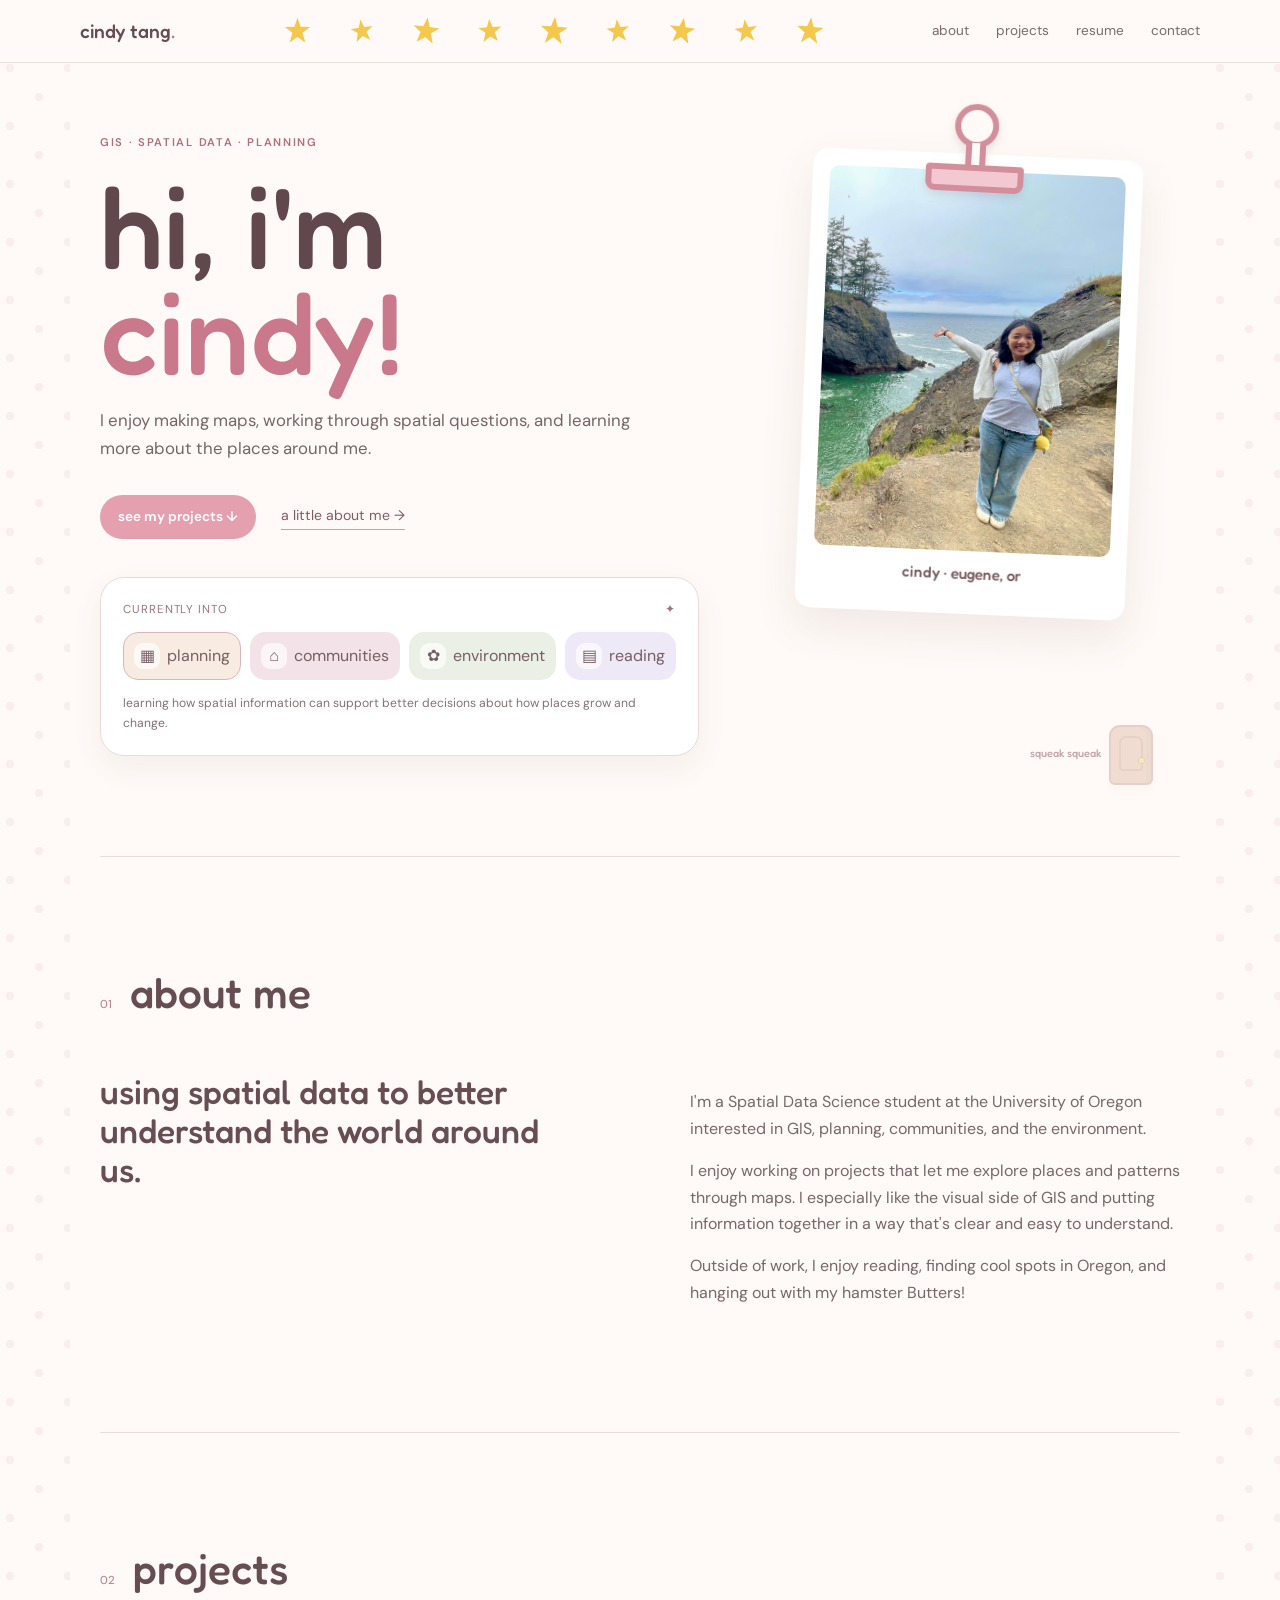
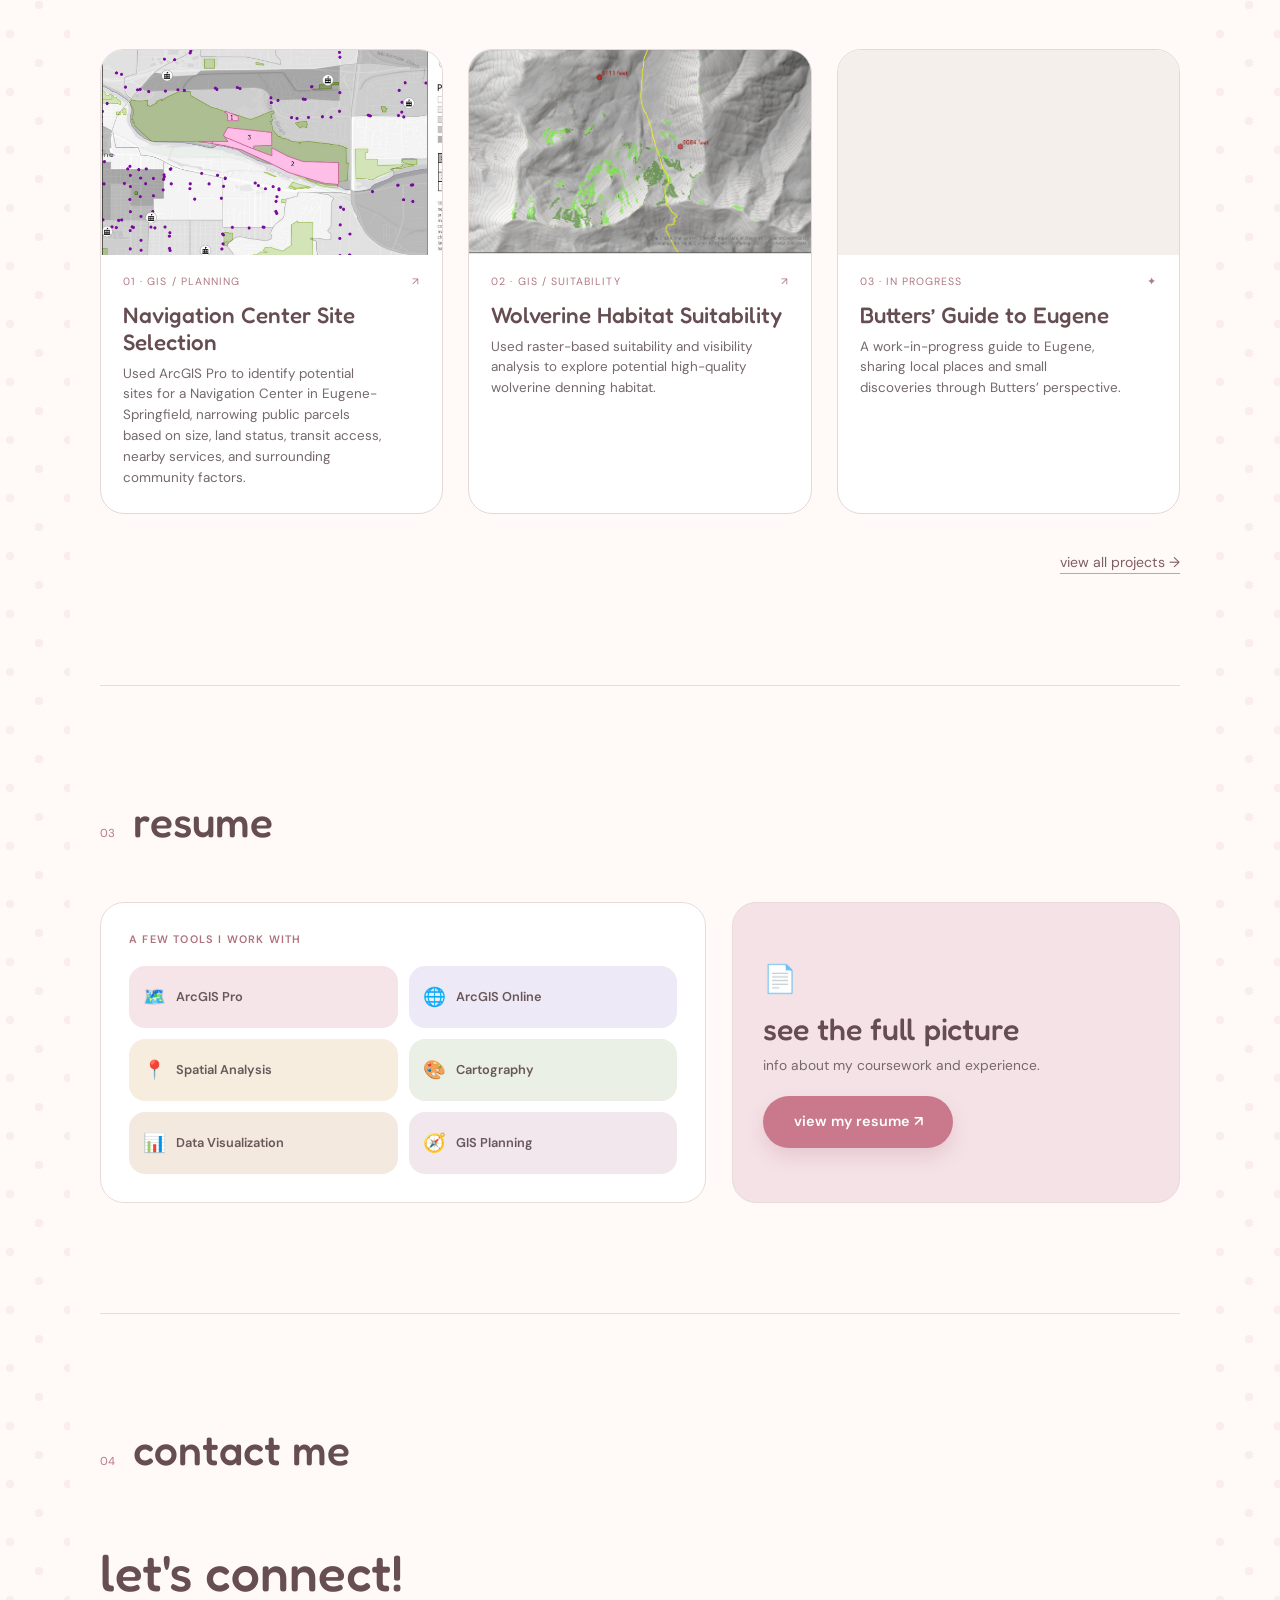
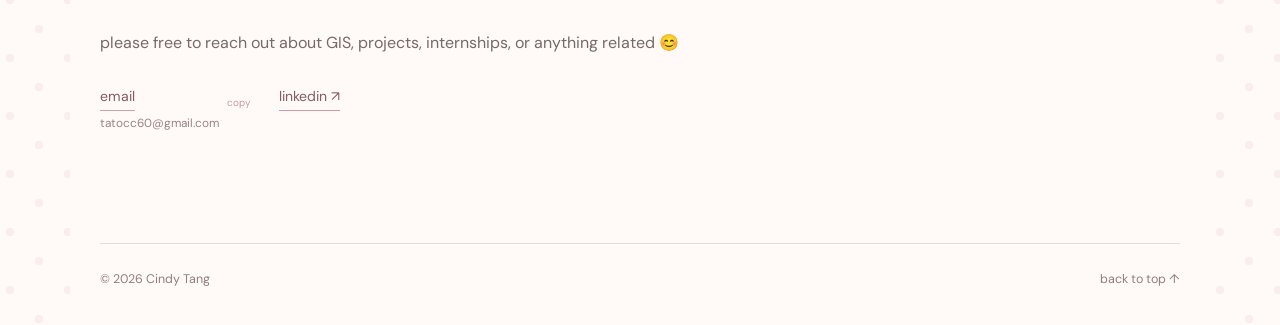
==== commit 4f8892ff: "text edits" ====
--- a/index.html
+++ b/index.html
@@ -96,8 +96,8 @@
             <span class="polaroid-back-label">fun facts</span>
             <span class="fun-facts">
               <span>🛼 occasional roller skater</span>
-              <span>🎭 Former theater kid</span>
-              <span>🎨 I got into graphic design before I got into maps</span>
+              <span>🎭 former theater kid</span>
+              <span>🎨 before I made maps, I enjoyed doing graphic design!</span>
             </span>
             <span class="polaroid-hint">tap to flip back</span>
           </span>
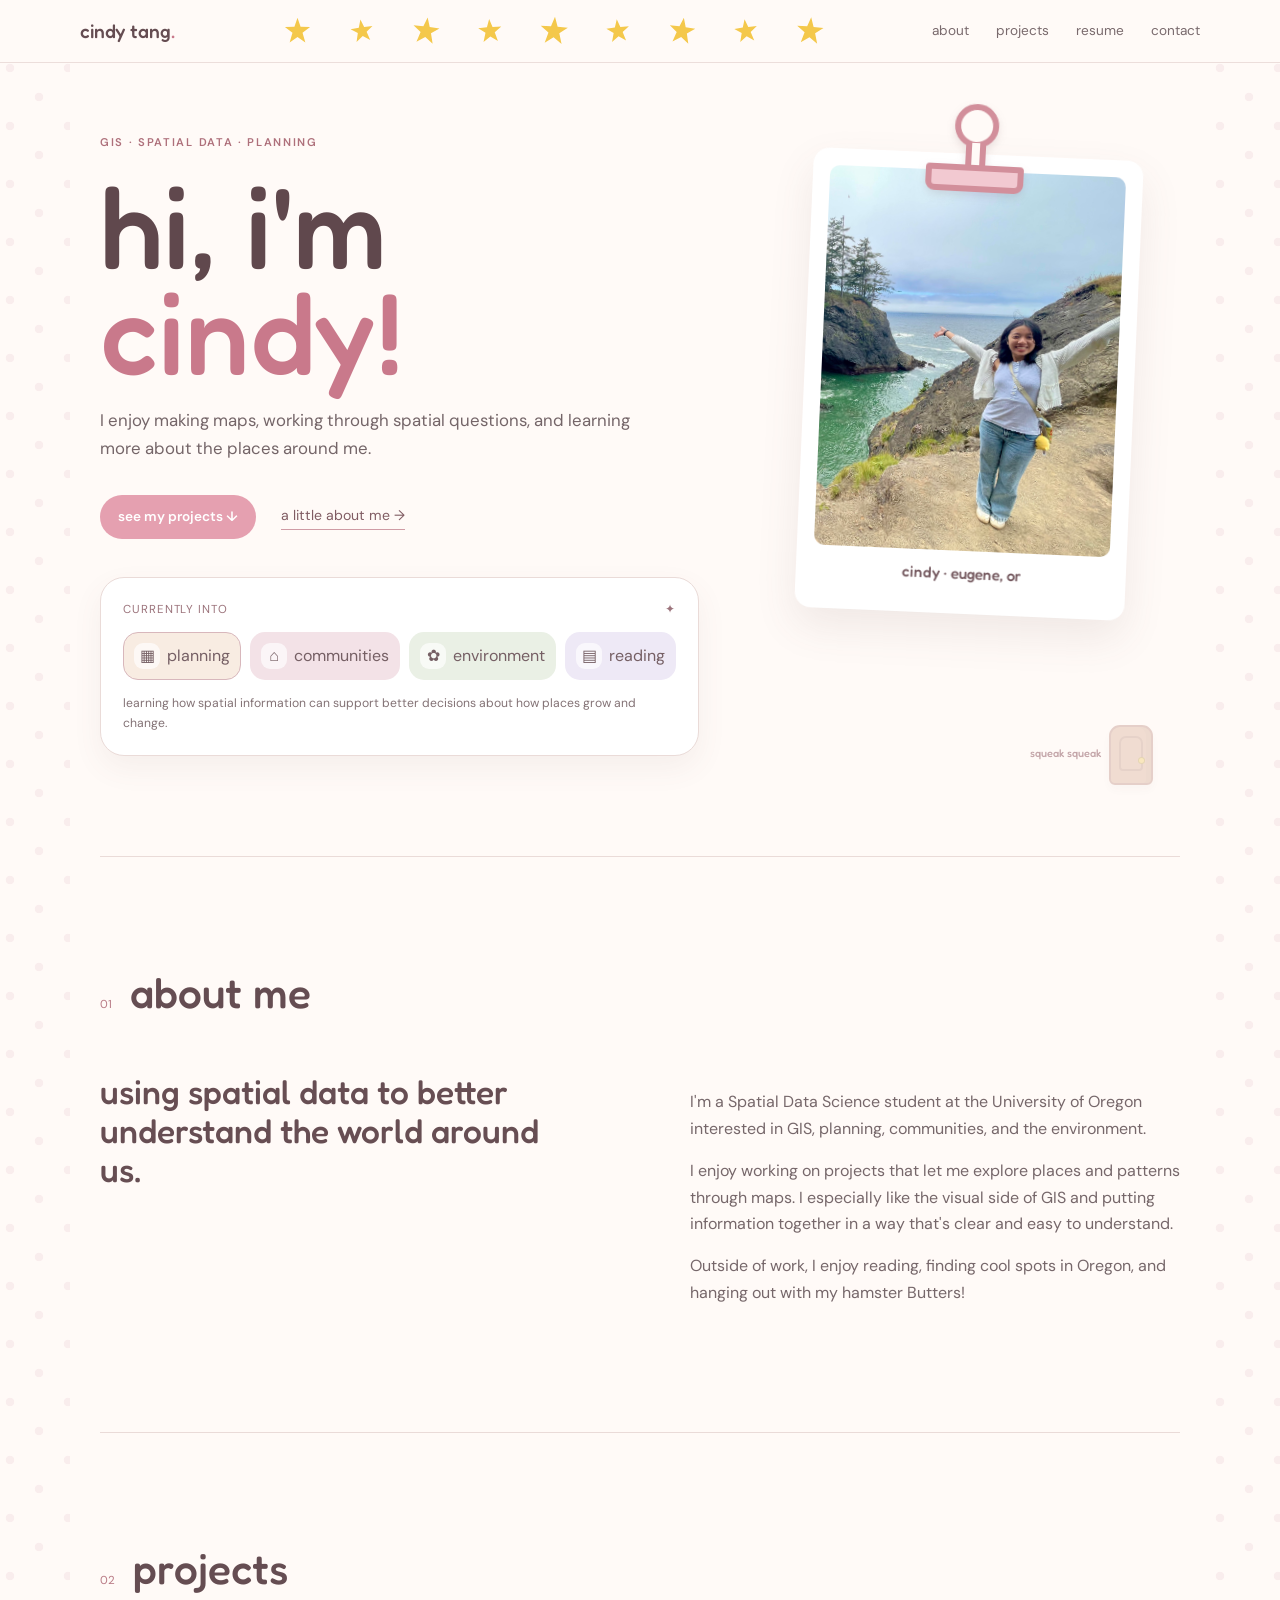
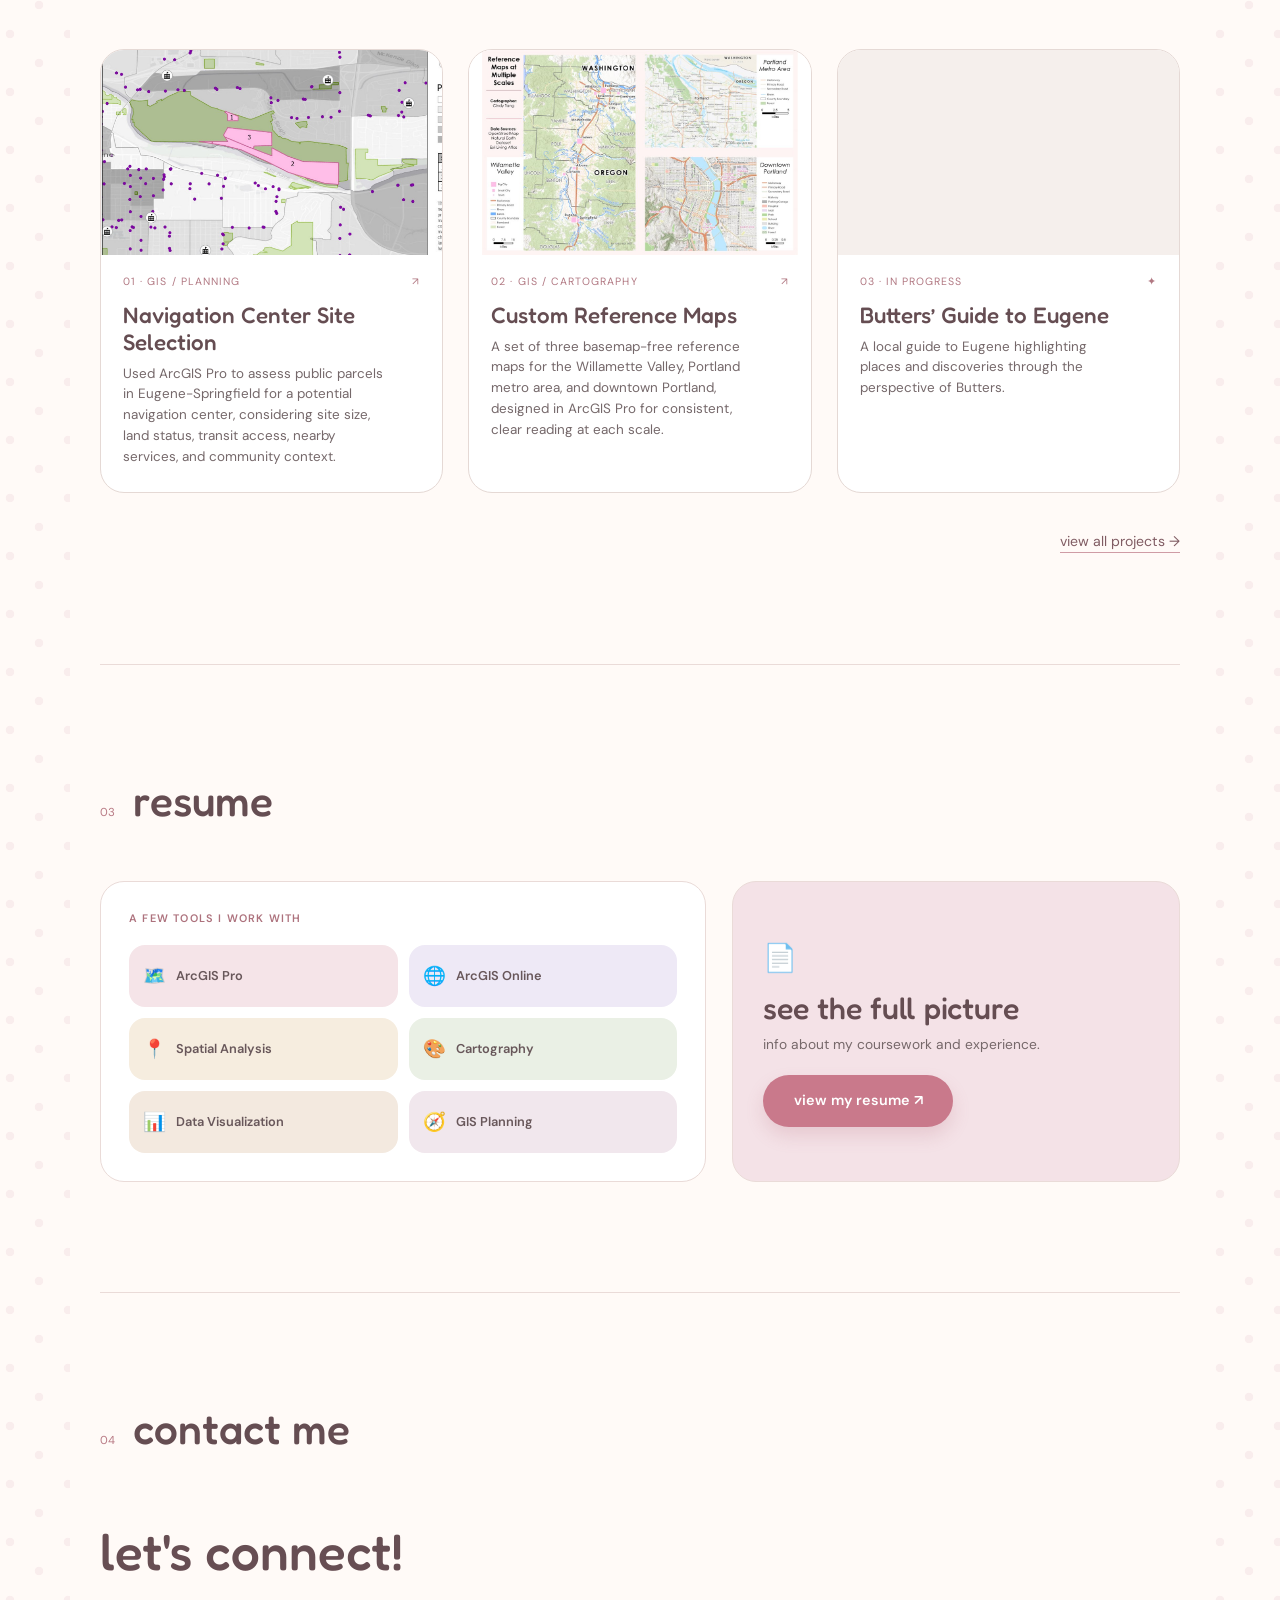
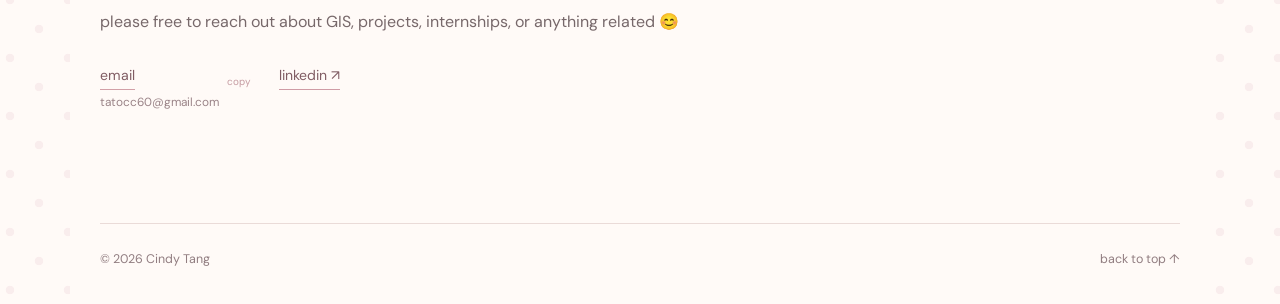
==== commit 41d32231: "Butters' Domain autumn theme & new project" ====
--- a/index.html
+++ b/index.html
@@ -138,18 +138,17 @@
       </div>
       <div class="project-meta"><span>01 · GIS / PLANNING</span><span>↗︎</span></div>
       <h3>Navigation Center Site Selection</h3>
-      <p class="project-description">Used ArcGIS Pro to identify potential sites for a Navigation Center in Eugene-Springfield, narrowing public parcels based on size, land status, transit access, nearby services, and surrounding community factors.</p>
+      <p class="project-description">Used ArcGIS Pro to assess public parcels in Eugene-Springfield for a potential navigation center, considering site size, land status, transit access, nearby services, and community context.</p>
     </a>
 
-    <a class="project-card" href="project-wolverine.html">
-      <div class="project-preview project-image-preview">
-        <img src="images/wolverine-habitat-preview.jpg" alt="Preview of wolverine habitat suitability map">
-      </div>
-      <div class="project-meta"><span>02 · GIS / SUITABILITY</span><span>↗︎</span></div>
-      <h3>Wolverine Habitat Suitability</h3>
-      <p class="project-description">Used raster-based suitability and visibility analysis to explore potential high-quality wolverine denning habitat.</p>
+    <a class="project-card" href="project-reference-maps.html">
+      <div class="project-preview project-image-preview project-layout-cover">
+        <img src="images/reference-maps-preview.jpg" alt="Reference maps of the Willamette Valley, Portland metro area, and downtown Portland">
+      </div>
+      <div class="project-meta"><span>02 · GIS / CARTOGRAPHY</span><span>↗</span></div>
+      <h3>Custom Reference Maps</h3>
+      <p class="project-description">A set of three basemap-free reference maps for the Willamette Valley, Portland metro area, and downtown Portland, designed in ArcGIS Pro for consistent, clear reading at each scale.</p>
     </a>
-
     <a class="project-card" href="project-butters-guide.html" aria-label="View Butters’ Guide to Eugene">
       <div class="project-preview project-image-preview">
         <video autoplay loop muted playsinline preload="auto" aria-label="Animated cover for Butters’ Guide to Eugene">
@@ -158,7 +157,7 @@
       </div>
       <div class="project-meta"><span>03 · IN PROGRESS</span><span>✦</span></div>
       <h3>Butters’ Guide to Eugene</h3>
-      <p class="project-description">A work-in-progress guide to Eugene, sharing local places and small discoveries through Butters’ perspective.</p>
+      <p class="project-description">A local guide to Eugene highlighting places and discoveries through the perspective of Butters.</p>
     </a>
   </div>
   <div class="center-link"><a href="projects.html">view all projects →︎</a></div>
--- a/style.css
+++ b/style.css
@@ -1178,6 +1178,10 @@
   display: block;
   object-fit: cover;
 }
+.project-layout-cover img {
+  object-fit: contain;
+  background: #fff;
+}
 
 .project-image-preview video {
   width: 100%;
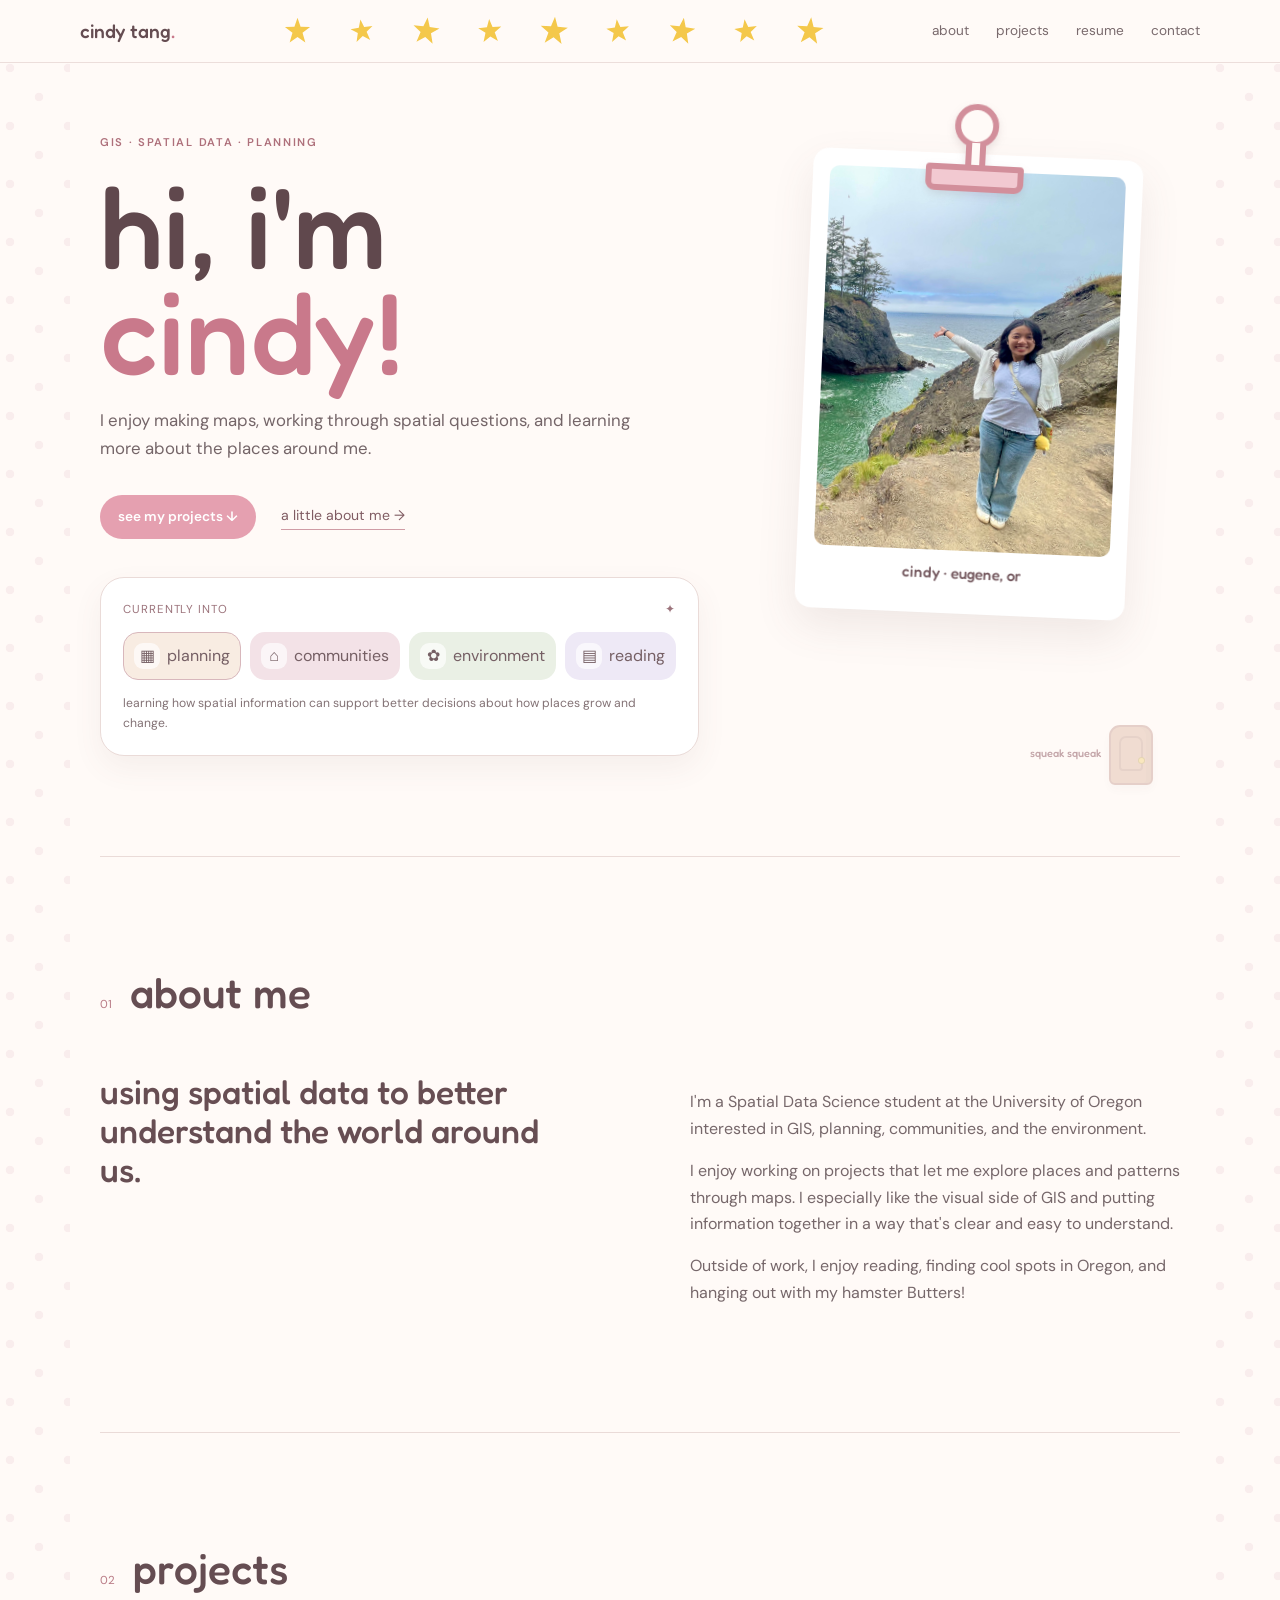
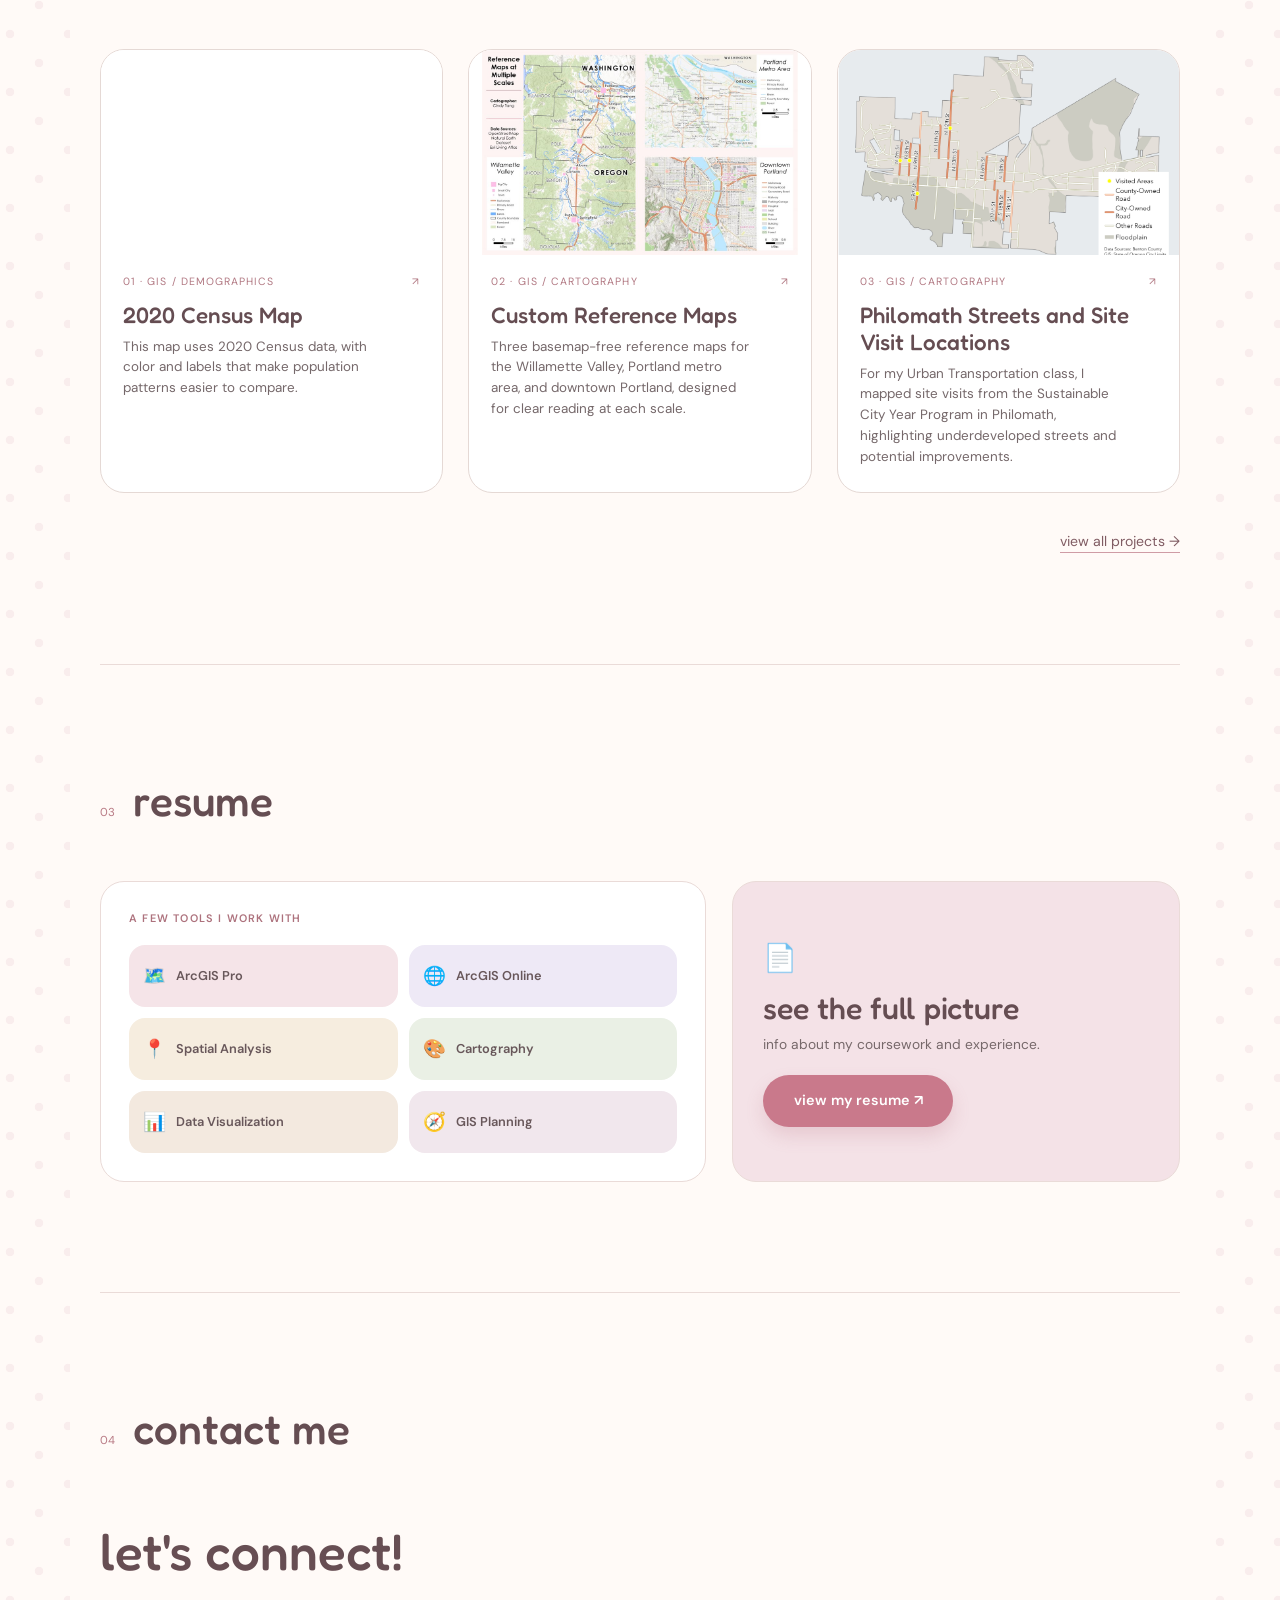
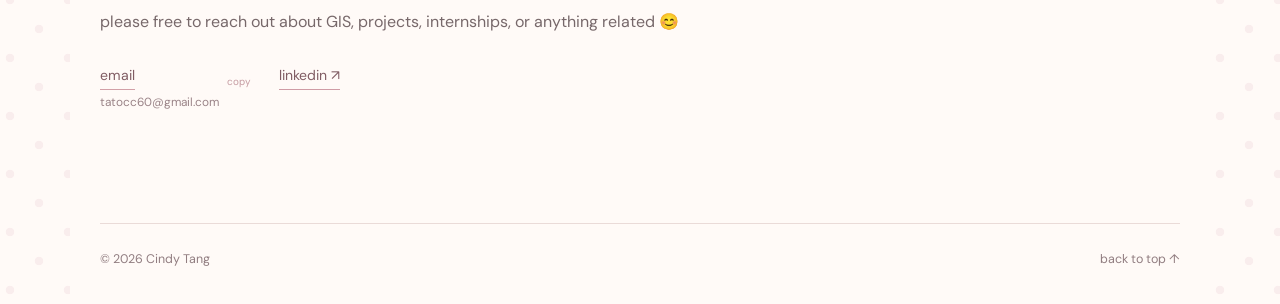
==== commit 595e4afe: "Updated projects and tweaked Butters' domain" ====
--- a/index.html
+++ b/index.html
@@ -132,35 +132,26 @@
 <section class="section" id="projects">
   <div class="section-heading"><span>02</span><h2>projects</h2></div>
   <div class="project-grid">
-    <a class="project-card" href="project-navigation-center.html">
-      <div class="project-preview project-image-preview">
-        <img src="images/navigation-center-preview.jpg" alt="Preview of navigation center site selection map">
-      </div>
-      <div class="project-meta"><span>01 · GIS / PLANNING</span><span>↗︎</span></div>
-      <h3>Navigation Center Site Selection</h3>
-      <p class="project-description">Used ArcGIS Pro to assess public parcels in Eugene-Springfield for a potential navigation center, considering site size, land status, transit access, nearby services, and community context.</p>
+    <a class="project-card" href="project-census-2020.html">
+      <div class="project-preview project-pdf-preview"><iframe src="project-files/census-2020-map.pdf#toolbar=0&amp;navpanes=0&amp;scrollbar=0" title="2020 Census map preview" loading="lazy"></iframe></div>
+      <div class="project-meta"><span>01 &middot; GIS / DEMOGRAPHICS</span><span>&#8599;</span></div>
+      <h3>2020 Census Map</h3>
+      <p class="project-description">This map uses 2020 Census data, with color and labels that make population patterns easier to compare.</p>
     </a>
-
     <a class="project-card" href="project-reference-maps.html">
-      <div class="project-preview project-image-preview project-layout-cover">
-        <img src="images/reference-maps-preview.jpg" alt="Reference maps of the Willamette Valley, Portland metro area, and downtown Portland">
-      </div>
-      <div class="project-meta"><span>02 · GIS / CARTOGRAPHY</span><span>↗</span></div>
+      <div class="project-preview project-image-preview project-layout-cover"><img src="images/reference-maps-preview.jpg" alt="Reference maps of the Willamette Valley, Portland metro area, and downtown Portland"></div>
+      <div class="project-meta"><span>02 &middot; GIS / CARTOGRAPHY</span><span>&#8599;</span></div>
       <h3>Custom Reference Maps</h3>
-      <p class="project-description">A set of three basemap-free reference maps for the Willamette Valley, Portland metro area, and downtown Portland, designed in ArcGIS Pro for consistent, clear reading at each scale.</p>
+      <p class="project-description">Three basemap-free reference maps for the Willamette Valley, Portland metro area, and downtown Portland, designed for clear reading at each scale.</p>
     </a>
-    <a class="project-card" href="project-butters-guide.html" aria-label="View Butters’ Guide to Eugene">
-      <div class="project-preview project-image-preview">
-        <video autoplay loop muted playsinline preload="auto" aria-label="Animated cover for Butters’ Guide to Eugene">
-          <source src="images/butters-guide-cover.mp4" type="video/mp4">
-        </video>
-      </div>
-      <div class="project-meta"><span>03 · IN PROGRESS</span><span>✦</span></div>
-      <h3>Butters’ Guide to Eugene</h3>
-      <p class="project-description">A local guide to Eugene highlighting places and discoveries through the perspective of Butters.</p>
+    <a class="project-card" href="project-philomath-streets.html">
+      <div class="project-preview project-image-preview"><img src="images/philomath-streets-map.jpg" alt="Philomath streets and site visit locations map"></div>
+      <div class="project-meta"><span>03 &middot; GIS / CARTOGRAPHY</span><span>&#8599;</span></div>
+      <h3>Philomath Streets and Site Visit Locations</h3>
+      <p class="project-description">For my Urban Transportation class, I mapped site visits from the Sustainable City Year Program in Philomath, highlighting underdeveloped streets and potential improvements.</p>
     </a>
   </div>
-  <div class="center-link"><a href="projects.html">view all projects →︎</a></div>
+  <div class="center-link"><a href="projects.html">view all projects &#8594;</a></div>
 </section>
 
 <section class="section" id="resume">
--- a/style.css
+++ b/style.css
@@ -1381,3 +1381,44 @@
     gap: 4px;
   }
 }
+
+/* PDF project card and full map preview */
+.project-pdf-preview { overflow: hidden; background: #f5efec; }
+.project-pdf-preview iframe { width: 100%; height: 205px; display: block; border: 0; pointer-events: none; }
+.census-pdf-viewer { min-height: 65vh; }
+.census-pdf-viewer iframe { width: 100%; min-height: 65vh; border: 0; display: block; }
+@media (max-width: 700px) {
+  .project-pdf-preview iframe { height: 180px; }
+  .census-pdf-viewer, .census-pdf-viewer iframe { min-height: 55vh; }
+}
+
+/* Crop the embedded Census PDF viewer so the cover shows only the map. */
+.project-pdf-preview {
+  height: 205px;
+  min-height: 205px;
+  background: #fff;
+}
+.project-pdf-preview iframe {
+  position: absolute;
+  top: 50%;
+  left: 50%;
+  width: 128%;
+  height: 128%;
+  transform: translate(-48%, -50%);
+  border: 0;
+  pointer-events: none;
+}
+.projects-page .project-pdf-preview {
+  height: 145px;
+  min-height: 145px;
+}
+@media (max-width: 700px) {
+  .project-pdf-preview {
+    height: 180px;
+    min-height: 180px;
+  }
+  .projects-page .project-pdf-preview {
+    height: 145px;
+    min-height: 145px;
+  }
+}
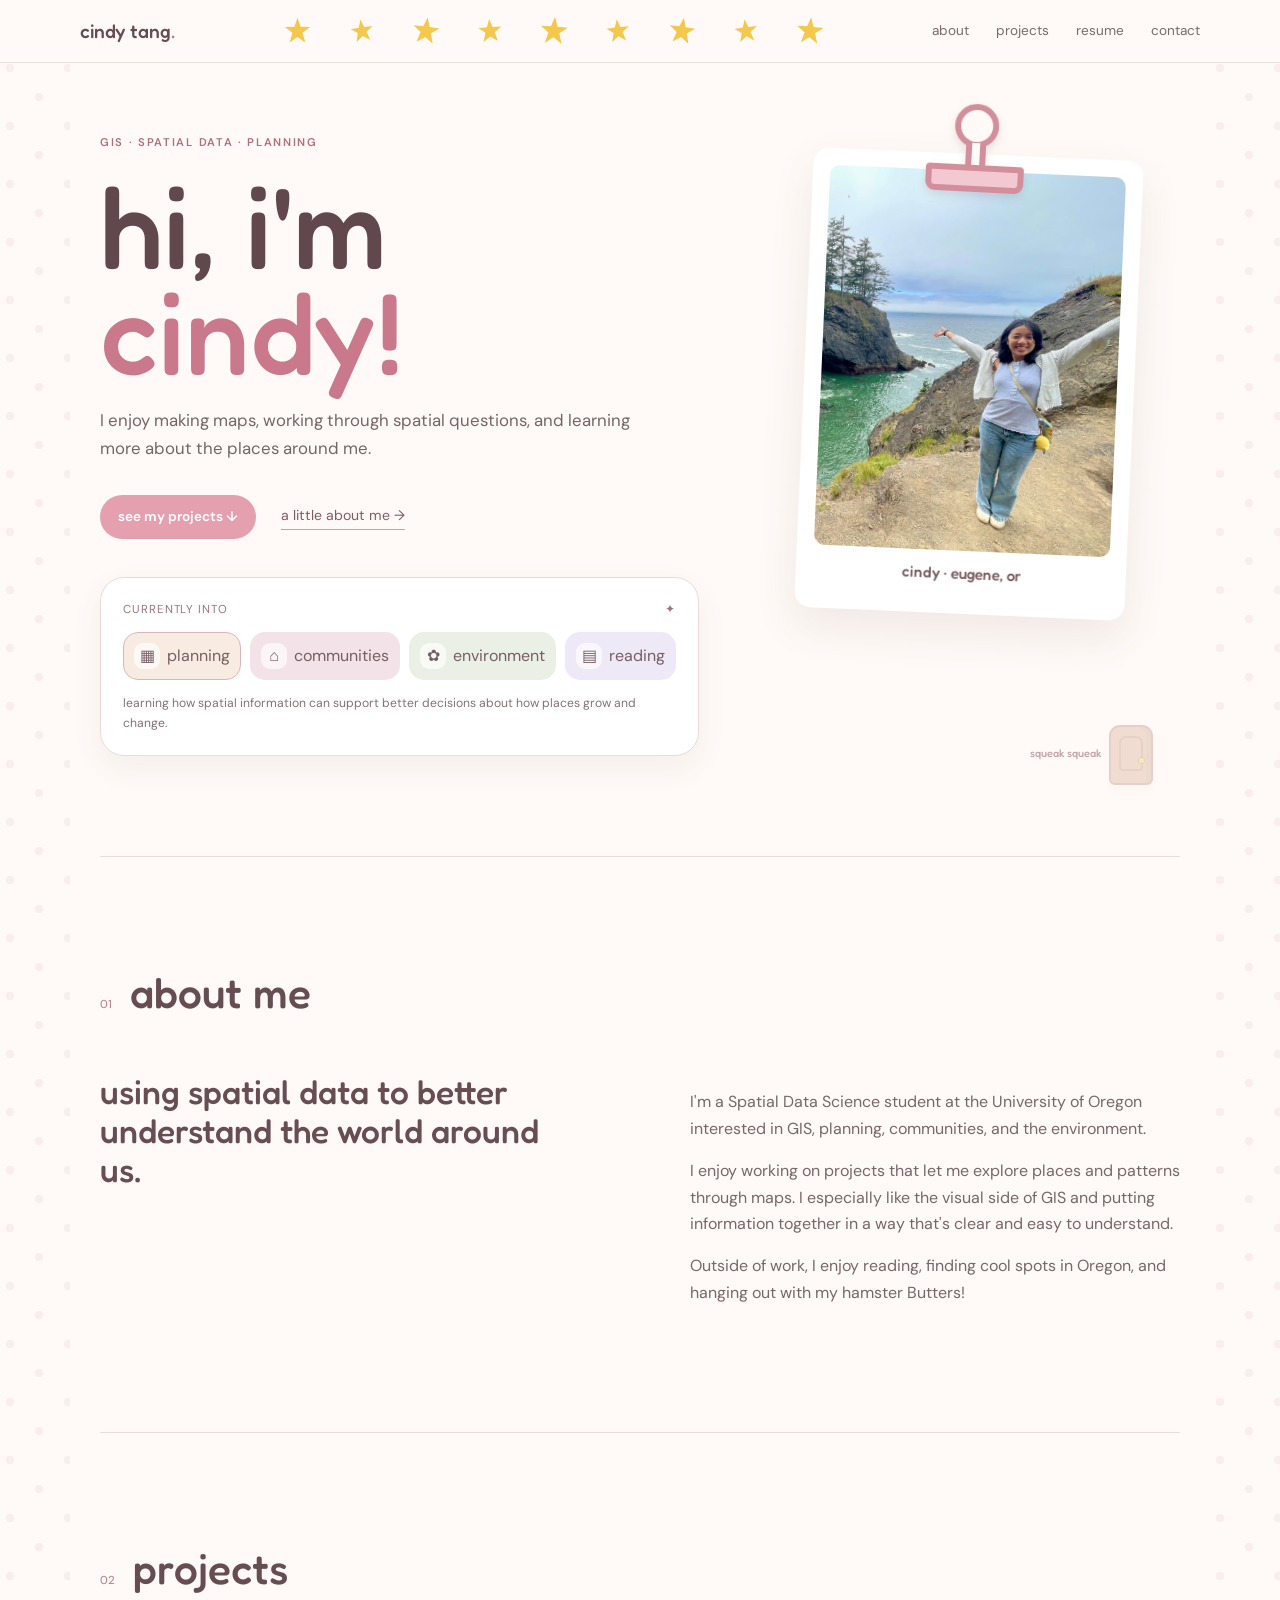
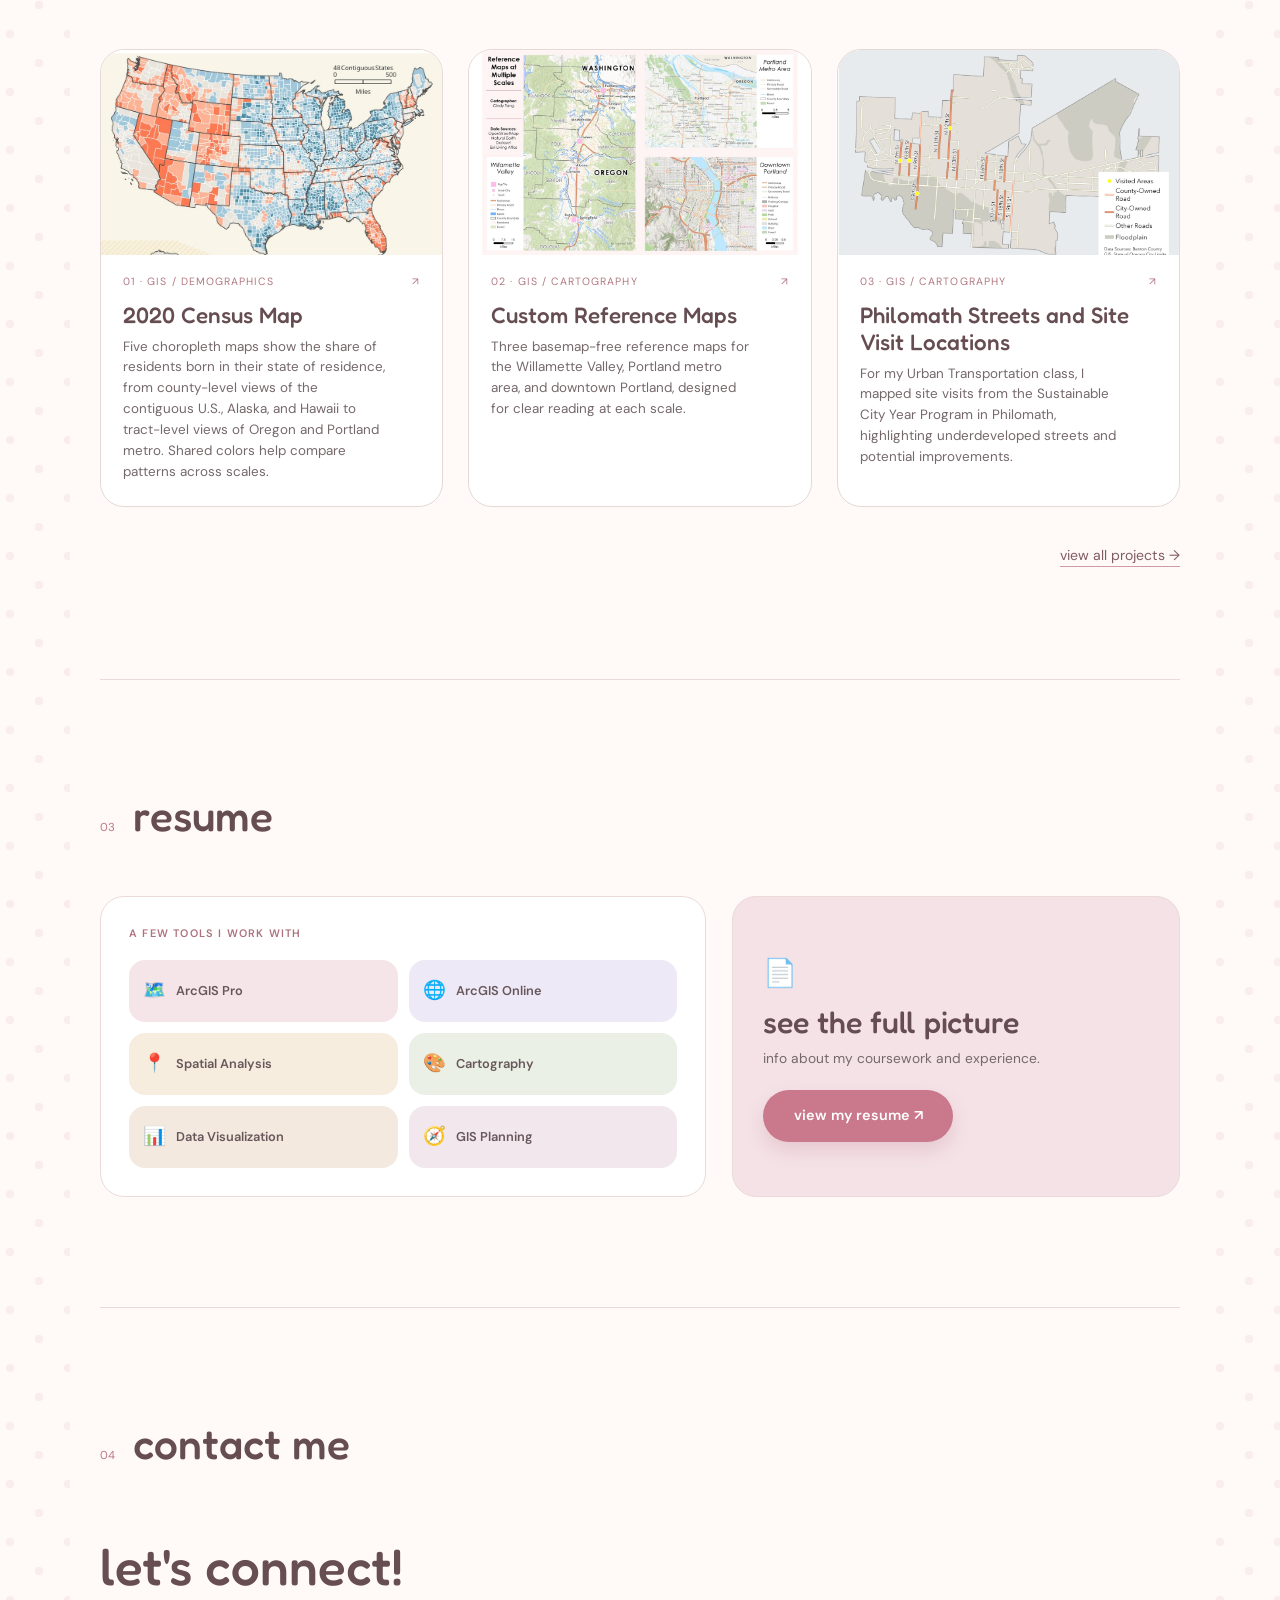
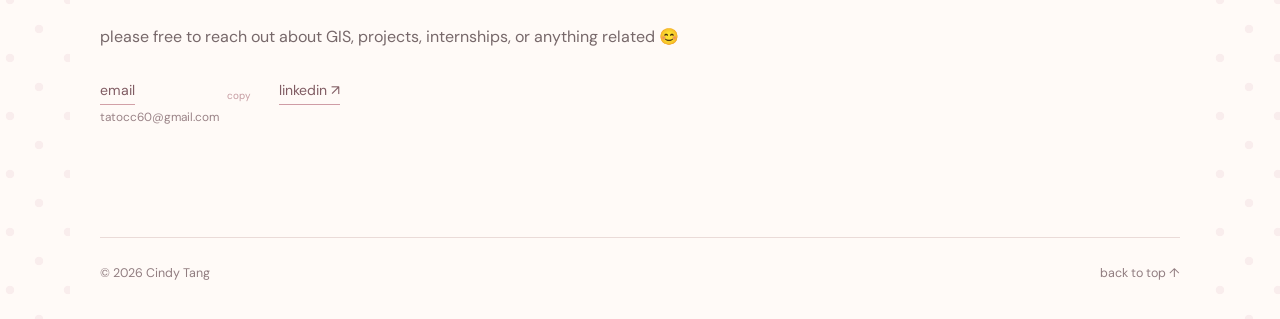
==== commit 3bc080d6: "Cover changes" ====
--- a/index.html
+++ b/index.html
@@ -133,10 +133,10 @@
   <div class="section-heading"><span>02</span><h2>projects</h2></div>
   <div class="project-grid">
     <a class="project-card" href="project-census-2020.html">
-      <div class="project-preview project-pdf-preview"><iframe src="project-files/census-2020-map.pdf#toolbar=0&amp;navpanes=0&amp;scrollbar=0" title="2020 Census map preview" loading="lazy"></iframe></div>
+      <div class="project-preview project-image-preview"><img src="images/census-map-preview.jpg" alt="2020 Census choropleth map of population born in the state of residence"></div>
       <div class="project-meta"><span>01 &middot; GIS / DEMOGRAPHICS</span><span>&#8599;</span></div>
       <h3>2020 Census Map</h3>
-      <p class="project-description">This map uses 2020 Census data, with color and labels that make population patterns easier to compare.</p>
+      <p class="project-description">Five choropleth maps show the share of residents born in their state of residence, from county-level views of the contiguous U.S., Alaska, and Hawaii to tract-level views of Oregon and Portland metro. Shared colors help compare patterns across scales.</p>
     </a>
     <a class="project-card" href="project-reference-maps.html">
       <div class="project-preview project-image-preview project-layout-cover"><img src="images/reference-maps-preview.jpg" alt="Reference maps of the Willamette Valley, Portland metro area, and downtown Portland"></div>
--- a/style.css
+++ b/style.css
@@ -1382,43 +1382,9 @@
   }
 }
 
-/* PDF project card and full map preview */
-.project-pdf-preview { overflow: hidden; background: #f5efec; }
-.project-pdf-preview iframe { width: 100%; height: 205px; display: block; border: 0; pointer-events: none; }
+/* Full Census map preview */
 .census-pdf-viewer { min-height: 65vh; }
 .census-pdf-viewer iframe { width: 100%; min-height: 65vh; border: 0; display: block; }
 @media (max-width: 700px) {
-  .project-pdf-preview iframe { height: 180px; }
   .census-pdf-viewer, .census-pdf-viewer iframe { min-height: 55vh; }
 }
-
-/* Crop the embedded Census PDF viewer so the cover shows only the map. */
-.project-pdf-preview {
-  height: 205px;
-  min-height: 205px;
-  background: #fff;
-}
-.project-pdf-preview iframe {
-  position: absolute;
-  top: 50%;
-  left: 50%;
-  width: 128%;
-  height: 128%;
-  transform: translate(-48%, -50%);
-  border: 0;
-  pointer-events: none;
-}
-.projects-page .project-pdf-preview {
-  height: 145px;
-  min-height: 145px;
-}
-@media (max-width: 700px) {
-  .project-pdf-preview {
-    height: 180px;
-    min-height: 180px;
-  }
-  .projects-page .project-pdf-preview {
-    height: 145px;
-    min-height: 145px;
-  }
-}
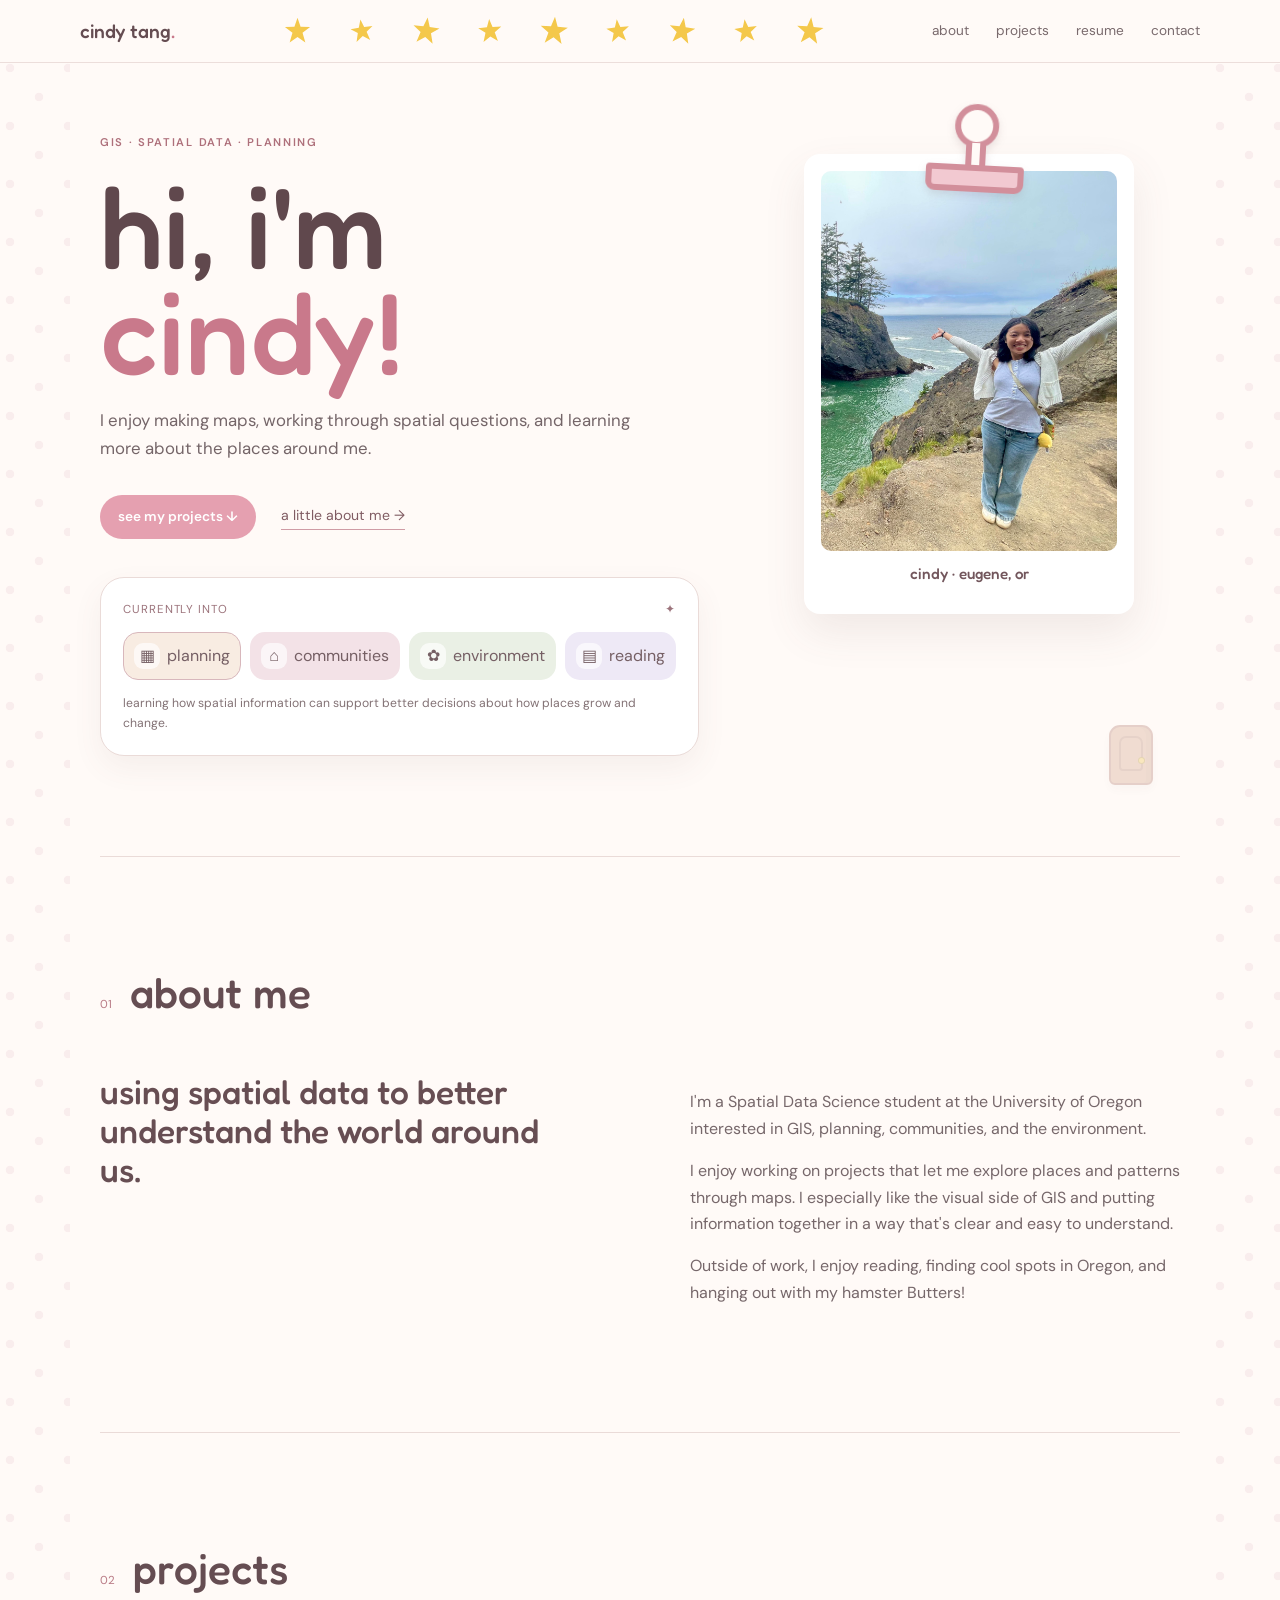
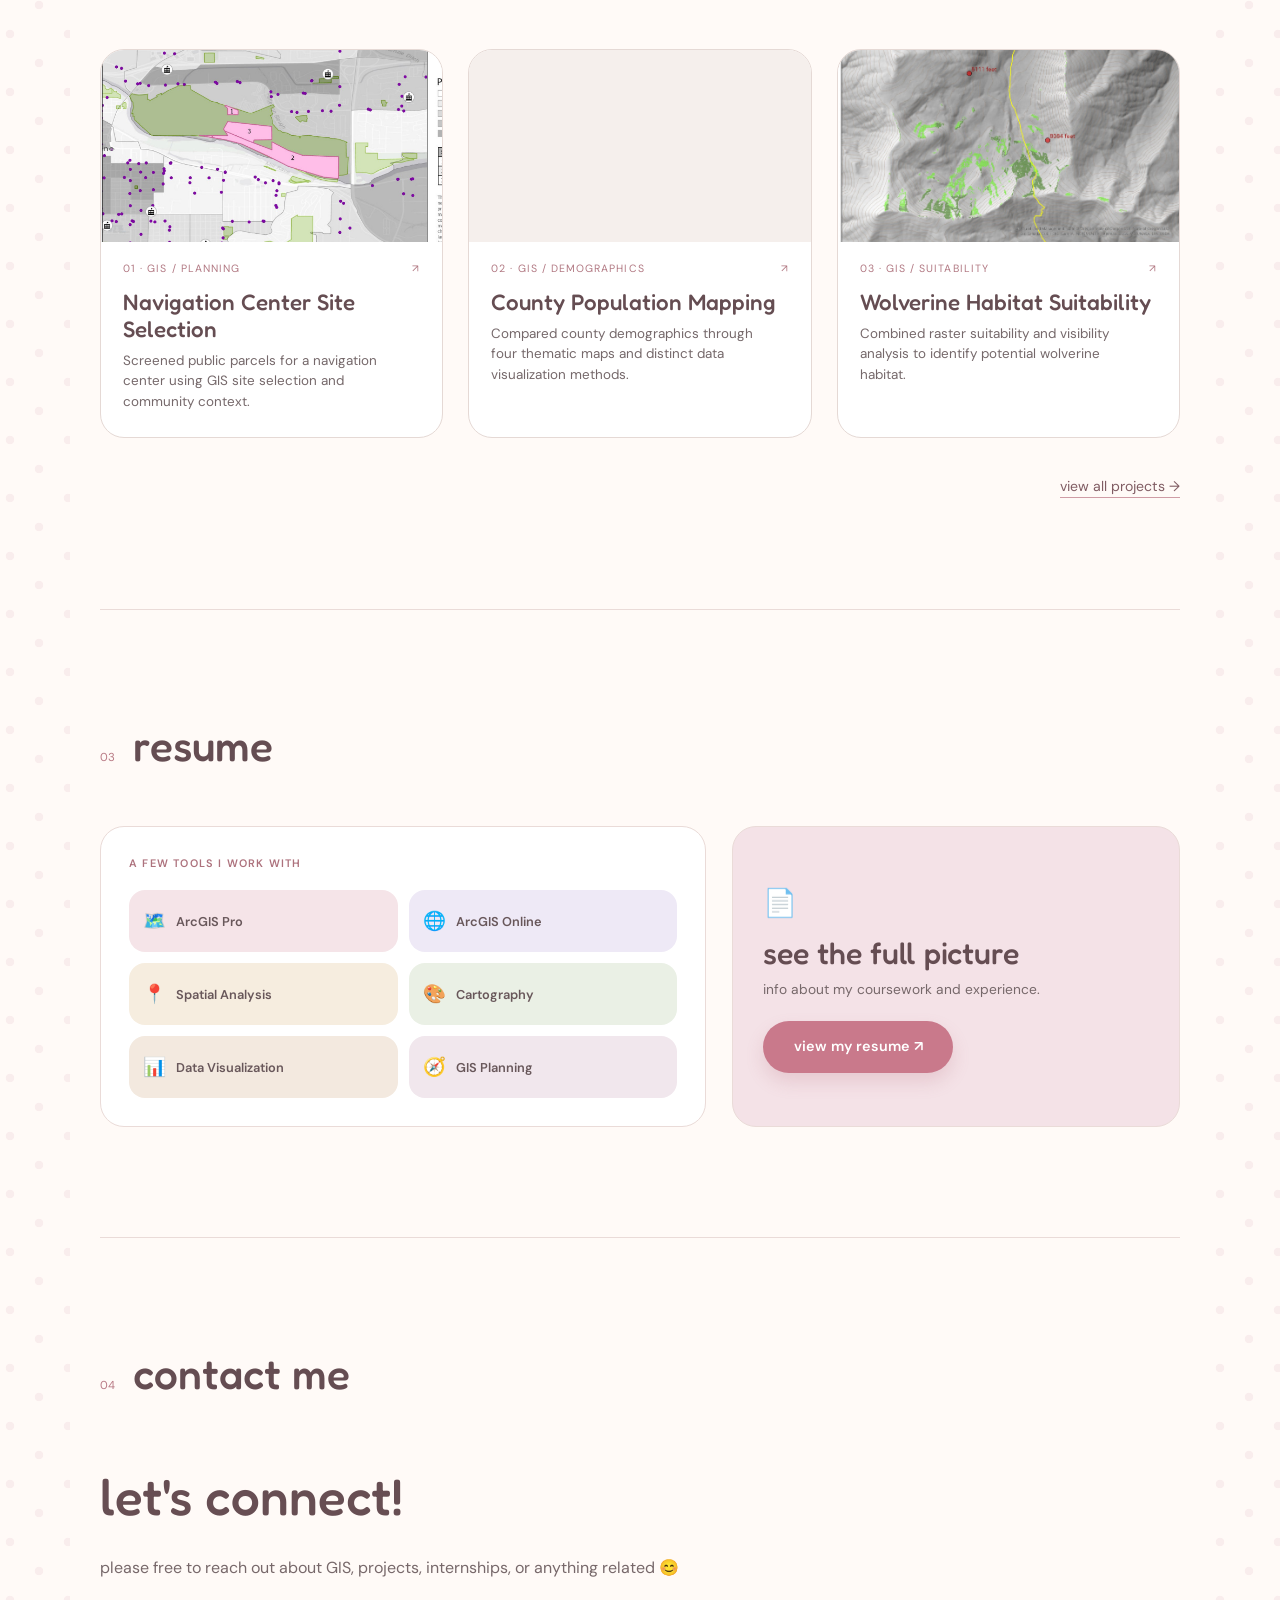
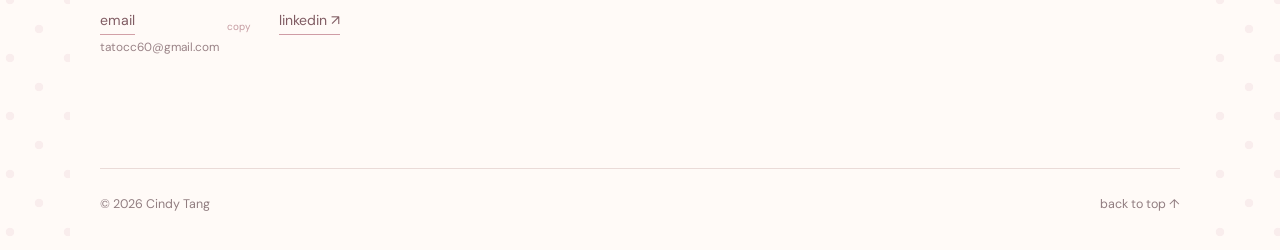
==== commit 0f22a3d0: "projection description edits" ====
--- a/index.html
+++ b/index.html
@@ -132,23 +132,23 @@
 <section class="section" id="projects">
   <div class="section-heading"><span>02</span><h2>projects</h2></div>
   <div class="project-grid">
-    <a class="project-card" href="project-census-2020.html">
-      <div class="project-preview project-image-preview"><img src="images/census-map-preview.jpg" alt="2020 Census choropleth map of population born in the state of residence"></div>
-      <div class="project-meta"><span>01 &middot; GIS / DEMOGRAPHICS</span><span>&#8599;</span></div>
-      <h3>2020 Census Map</h3>
-      <p class="project-description">Five choropleth maps show the share of residents born in their state of residence, from county-level views of the contiguous U.S., Alaska, and Hawaii to tract-level views of Oregon and Portland metro. Shared colors help compare patterns across scales.</p>
+    <a class="project-card" href="project-navigation-center.html">
+      <div class="project-preview project-image-preview"><img src="images/navigation-center-preview.jpg" alt="Preview of navigation center site selection map"></div>
+      <div class="project-meta"><span>01 &middot; GIS / PLANNING</span><span>&#8599;</span></div>
+      <h3>Navigation Center Site Selection</h3>
+      <p class="project-description">Screened public parcels for a navigation center using GIS site selection and community context.</p>
     </a>
-    <a class="project-card" href="project-reference-maps.html">
-      <div class="project-preview project-image-preview project-layout-cover"><img src="images/reference-maps-preview.jpg" alt="Reference maps of the Willamette Valley, Portland metro area, and downtown Portland"></div>
-      <div class="project-meta"><span>02 &middot; GIS / CARTOGRAPHY</span><span>&#8599;</span></div>
-      <h3>Custom Reference Maps</h3>
-      <p class="project-description">Three basemap-free reference maps for the Willamette Valley, Portland metro area, and downtown Portland, designed for clear reading at each scale.</p>
+    <a class="project-card" href="project-population-mapping.html">
+      <div class="project-preview project-image-preview population-layout-preview"><iframe src="project-files/lab3-layout.pdf#toolbar=0&amp;navpanes=0&amp;view=FitH" title="County population mapping project preview" loading="lazy" tabindex="-1"></iframe></div>
+      <div class="project-meta"><span>02 &middot; GIS / DEMOGRAPHICS</span><span>&#8599;</span></div>
+      <h3>County Population Mapping</h3>
+      <p class="project-description">Compared county demographics through four thematic maps and distinct data visualization methods.</p>
     </a>
-    <a class="project-card" href="project-philomath-streets.html">
-      <div class="project-preview project-image-preview"><img src="images/philomath-streets-map.jpg" alt="Philomath streets and site visit locations map"></div>
-      <div class="project-meta"><span>03 &middot; GIS / CARTOGRAPHY</span><span>&#8599;</span></div>
-      <h3>Philomath Streets and Site Visit Locations</h3>
-      <p class="project-description">For my Urban Transportation class, I mapped site visits from the Sustainable City Year Program in Philomath, highlighting underdeveloped streets and potential improvements.</p>
+    <a class="project-card" href="project-wolverine.html">
+      <div class="project-preview project-image-preview"><img src="images/wolverine-habitat-preview.jpg" alt="Preview of wolverine habitat suitability map"></div>
+      <div class="project-meta"><span>03 &middot; GIS / SUITABILITY</span><span>&#8599;</span></div>
+      <h3>Wolverine Habitat Suitability</h3>
+      <p class="project-description">Combined raster suitability and visibility analysis to identify potential wolverine habitat.</p>
     </a>
   </div>
   <div class="center-link"><a href="projects.html">view all projects &#8594;</a></div>
--- a/style.css
+++ b/style.css
@@ -341,7 +341,15 @@
   background: transparent;
   cursor: pointer;
   perspective: 1100px;
-  transform: rotate(2.5deg);
+  animation: polaroid-wiggle 6s ease-in-out infinite;
+}
+
+@keyframes polaroid-wiggle {
+  0%, 72%, 100% { transform: rotate(2.5deg); }
+  75% { transform: rotate(1deg); }
+  79% { transform: rotate(4deg); }
+  83% { transform: rotate(1.5deg); }
+  87% { transform: rotate(2.5deg); }
 }
 
 .polaroid-inner {
@@ -596,7 +604,9 @@
 
 .project-preview {
   position: relative;
-  min-height: 205px;
+  height: auto;
+  min-height: 0;
+  aspect-ratio: 16 / 9;
   overflow: hidden;
   border-radius: 18px 18px 0 0;
 }
@@ -894,6 +904,7 @@
 
 @media (prefers-reduced-motion: reduce) {
   .polaroid-inner { transition-duration: .01ms; }
+  .polaroid { animation: none; transform: rotate(2.5deg); }
 }
 
 body { position: relative; }
@@ -1093,7 +1104,9 @@
   padding: 26px 0 70px;
 }
 .projects-page .project-preview {
-  min-height: 145px;
+  height: auto;
+  min-height: 0;
+  aspect-ratio: 16 / 9;
 }
 .projects-page .project-card h3 {
   font-size: 1.2rem;
@@ -1174,9 +1187,23 @@
 
 .project-image-preview img {
   width: 100%;
-  height: 205px;
+  height: 100%;
   display: block;
   object-fit: cover;
+}
+.project-image-preview iframe {
+  width: 100%;
+  height: 100%;
+  display: block;
+  border: 0;
+  pointer-events: none;
+}
+.projects-page .project-image-preview iframe {
+  width: 100%;
+  height: 100%;
+  display: block;
+  border: 0;
+  pointer-events: none;
 }
 .project-layout-cover img {
   object-fit: contain;
@@ -1185,7 +1212,7 @@
 
 .project-image-preview video {
   width: 100%;
-  height: 205px;
+  height: 100%;
   display: block;
   object-fit: cover;
 }
@@ -1338,12 +1365,12 @@
 /* Work-focused project detail pages */
 .simple-project-hero {
   max-width: 700px;
-  margin-bottom: 24px;
+  margin-bottom: 16px;
 }
 
 .simple-project-hero h1 {
-  margin: 10px 0 10px;
-  font-size: clamp(2.2rem, 4.8vw, 3.9rem);
+  margin: 8px 0 0;
+  font-size: clamp(1.8rem, 3.8vw, 2.9rem);
   line-height: 1;
 }
 
@@ -1354,7 +1381,29 @@
 }
 
 .simple-project-page .project-map-full {
-  margin-bottom: 24px;
+  min-height: 0;
+  margin-bottom: 16px;
+  padding: 8px;
+  box-sizing: border-box;
+}
+
+.simple-project-page .project-map-full img,
+.simple-project-page .project-map-full video {
+  width: 100%;
+  height: auto;
+  max-height: min(50vh, 460px);
+  object-fit: contain;
+}
+
+.simple-project-page .census-pdf-viewer {
+  min-height: 0;
+}
+
+.simple-project-page .census-pdf-viewer iframe {
+  width: 100%;
+  height: clamp(300px, 56vh, 520px);
+  min-height: 0;
+  border: 0;
 }
 
 .project-key-row,
@@ -1372,7 +1421,7 @@
 
 @media (max-width: 700px) {
   .simple-project-hero h1 {
-    font-size: clamp(2rem, 10vw, 3rem);
+    font-size: clamp(1.75rem, 7vw, 2.5rem);
   }
 
   .project-key-row,
